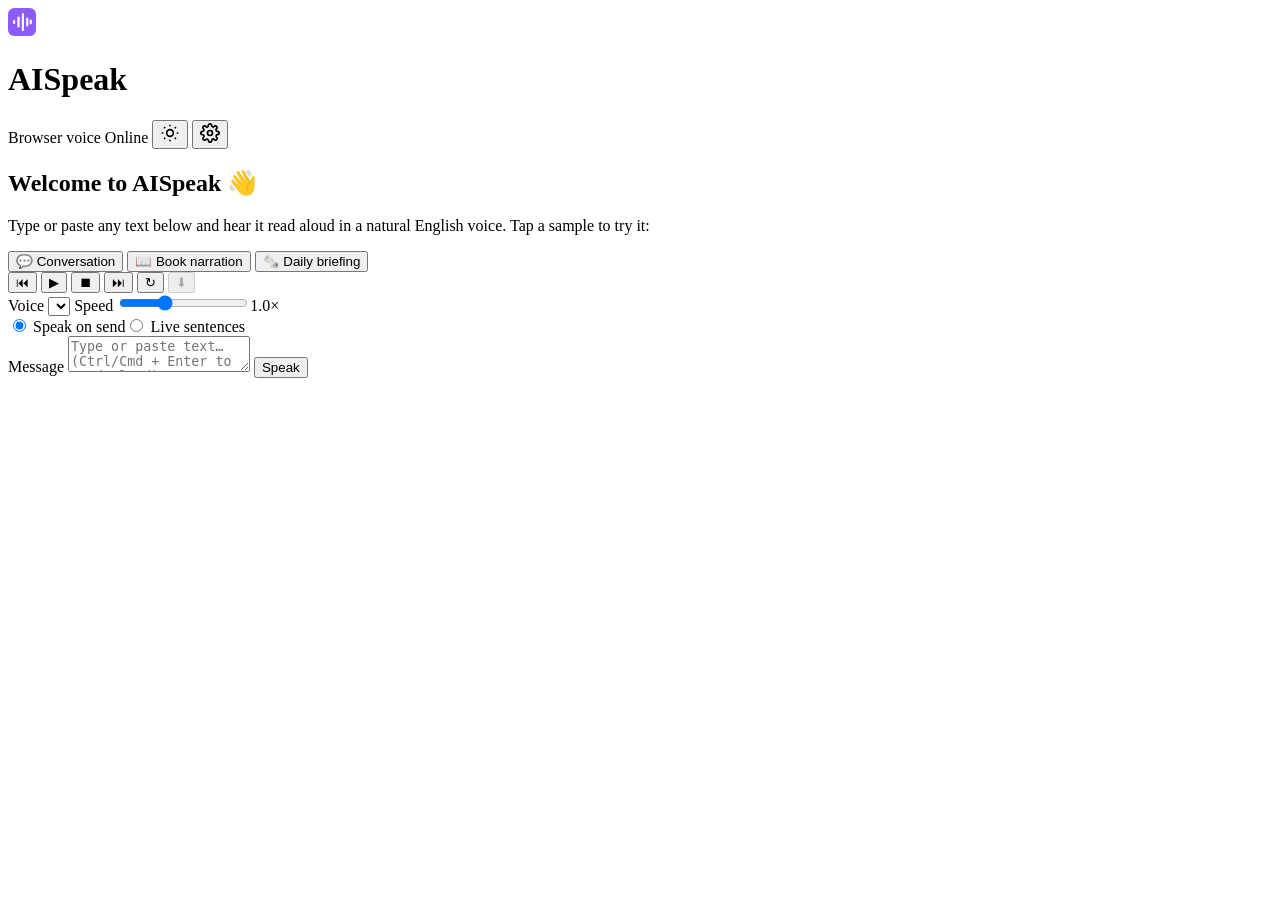
==== index.html @ 6b9e152f "Add files via upload" ====
<!DOCTYPE html>
<html lang="en">
<head>
<meta charset="utf-8">
<meta name="viewport" content="width=device-width,initial-scale=1,viewport-fit=cover">
<title>AISpeak – AI Voice Chat & Reader</title>
<meta name="description" content="Type or paste text and hear it in a natural English voice.">
<meta name="theme-color" content="#0f1226">
<link rel="manifest" href="./manifest.webmanifest">
<link rel="icon" href="./favicon.svg" type="image/svg+xml">
<link rel="icon" href="./icons/favicon-32x32.png" sizes="32x32" type="image/png">
<link rel="apple-touch-icon" href="./apple-touch-icon.png">
<meta name="apple-mobile-web-app-capable" content="yes">
<meta name="mobile-web-app-capable" content="yes">
<meta name="apple-mobile-web-app-status-bar-style" content="black-translucent">
<meta name="apple-mobile-web-app-title" content="AISpeak">
<link rel="stylesheet" href="./css/styles.css">
</head>
<body>
<header class="bar">
  <div class="brand"><svg width="28" height="28" viewBox="0 0 64 64" aria-hidden="true"><rect width="64" height="64" rx="14" fill="#8b5cf6"/><path d="M14 30v4M24 22v20M34 14v36M44 24v16M52 29v6" stroke="#fff" stroke-width="5" stroke-linecap="round"/></svg><h1>AISpeak</h1></div>
  <div class="bar-actions">
    <span id="engine" class="badge" title="Active voice engine">Browser voice</span>
    <span id="net" class="badge ok">Online</span>
    <button id="installBtn" class="btn" hidden>Install</button>
    <button id="themeBtn" class="icon-btn" aria-label="Toggle theme"><svg width="20" height="20" viewBox="0 0 24 24" fill="none" stroke="currentColor" stroke-width="2"><circle cx="12" cy="12" r="4"/><path d="M12 2v2M12 20v2M4.9 4.9l1.4 1.4M17.7 17.7l1.4 1.4M2 12h2M20 12h2M4.9 19.1l1.4-1.4M17.7 6.3l1.4-1.4"/></svg></button>
    <button id="settingsBtn" class="icon-btn" aria-label="Settings"><svg width="20" height="20" viewBox="0 0 24 24" fill="none" stroke="currentColor" stroke-width="2"><circle cx="12" cy="12" r="3"/><path d="M19.4 15a1.7 1.7 0 0 0 .3 1.8l.1.1a2 2 0 1 1-2.8 2.8l-.1-.1a1.7 1.7 0 0 0-1.8-.3 1.7 1.7 0 0 0-1 1.5V21a2 2 0 1 1-4 0v-.1a1.7 1.7 0 0 0-1.1-1.5 1.7 1.7 0 0 0-1.8.3l-.1.1a2 2 0 1 1-2.8-2.8l.1-.1a1.7 1.7 0 0 0 .3-1.8 1.7 1.7 0 0 0-1.5-1H3a2 2 0 1 1 0-4h.1a1.7 1.7 0 0 0 1.5-1.1 1.7 1.7 0 0 0-.3-1.8l-.1-.1a2 2 0 1 1 2.8-2.8l.1.1a1.7 1.7 0 0 0 1.8.3H9a1.7 1.7 0 0 0 1-1.5V3a2 2 0 1 1 4 0v.1a1.7 1.7 0 0 0 1 1.5 1.7 1.7 0 0 0 1.8-.3l.1-.1a2 2 0 1 1 2.8 2.8l-.1.1a1.7 1.7 0 0 0-.3 1.8V9a1.7 1.7 0 0 0 1.5 1H21a2 2 0 1 1 0 4h-.1a1.7 1.7 0 0 0-1.5 1z"/></svg></button>
  </div>
</header>
<div id="installBanner" class="banner" hidden><span id="installText">Install AISpeak for a full-screen app experience.</span><button id="bannerInstall" class="btn">Install AISpeak App</button><button id="bannerClose" class="icon-btn" aria-label="Dismiss">✕</button></div>

<main id="chat" class="chat" aria-label="Conversation">
  <section class="card" id="welcome">
    <h2>Welcome to AISpeak 👋</h2>
    <p>Type or paste any text below and hear it read aloud in a natural English voice. Tap a sample to try it:</p>
    <div class="samples">
      <button class="chip" data-s="Hey there! I just wanted to check in and see how your week is going. Did you get a chance to try that new cafe we talked about? I'd love to hear what you thought.">💬 Conversation</button>
      <button class="chip" data-s="The morning fog rolled slowly over the hills, softening every edge of the valley below. She paused at the gate, listening. Somewhere far off, a bell was ringing — and for the first time in years, she was not afraid.">📖 Book narration</button>
      <button class="chip" data-s="Good morning. Here is your daily briefing. Today will be mostly sunny with a high of twenty-four degrees. You have three meetings, starting at nine thirty. Remember to submit your report before noon.">🗞️ Daily briefing</button>
    </div>
  </section>
</main>

<aside class="player" aria-label="Audio player">
  <div id="wave" class="wave" aria-hidden="true"><i></i><i></i><i></i><i></i><i></i></div>
  <div class="transport">
    <button id="prev" class="icon-btn" aria-label="Previous sentence">⏮</button>
    <button id="play" class="icon-btn primary" aria-label="Play or pause">▶</button>
    <button id="stop" class="icon-btn" aria-label="Stop">⏹</button>
    <button id="next" class="icon-btn" aria-label="Next sentence">⏭</button>
    <button id="replay" class="icon-btn" aria-label="Replay paragraph">↻</button>
    <button id="dl" class="icon-btn" aria-label="Download MP3" disabled>⬇</button>
  </div>
  <div class="opts">
    <label>Voice <select id="voice"></select></label>
    <label>Speed <input id="rate" type="range" min="0.5" max="2" step="0.05" value="1"><output id="rateOut">1.0×</output></label>
  </div>
</aside>

<footer class="composer">
  <div class="modes"><label><input type="radio" name="mode" value="send" checked> Speak on send</label><label><input type="radio" name="mode" value="live"> Live sentences</label></div>
  <div class="row">
    <label for="input" class="sr">Message</label>
    <textarea id="input" rows="2" placeholder="Type or paste text… (Ctrl/Cmd + Enter to read aloud)"></textarea>
    <button id="send" class="btn primary" aria-label="Read aloud">Speak</button>
  </div>
</footer>
<div id="status" class="sr" aria-live="polite"></div>
<div id="toast" class="toast" role="status" hidden></div>

<dialog id="settings">
  <form method="dialog">
    <h2>Settings</h2>
    <label>Google Cloud TTS API key
      <input id="apiKey" type="password" autocomplete="off" placeholder="AIza…">
    </label>
    <p class="hint">Stored only in this browser (localStorage). Without a key, AISpeak uses your browser's built-in voices. Restrict your key to the Text-to-Speech API and to <code>esp046-cyber.github.io</code> in Google Cloud Console.</p>
    <p id="keyMsg" class="hint" aria-live="polite"></p>
    <div class="row"><button id="testKey" type="button" class="btn">Test key</button><button id="clearKey" type="button" class="btn">Remove key</button><button class="btn primary" value="close">Done</button></div>
  </form>
</dialog>
<script src="./js/app.js"></script>
<script>if('serviceWorker'in navigator)addEventListener('load',()=>navigator.serviceWorker.register('./sw.js',{scope:'/aispeak/'}).catch(()=>{}));</script>
</body>
</html>
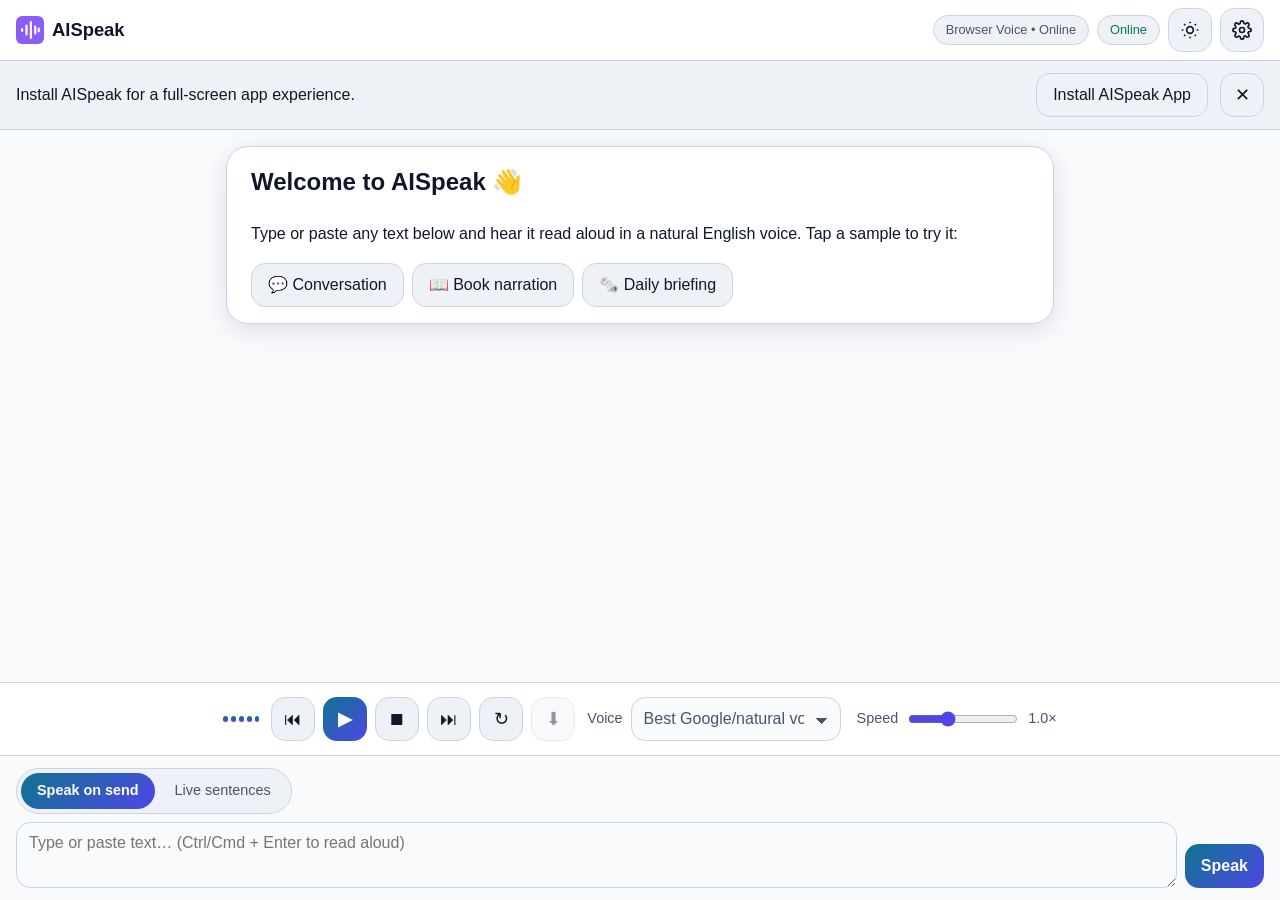
==== commit d573731c: "Add files via upload" ====
--- a/index.html
+++ b/index.html
@@ -14,7 +14,75 @@
 <meta name="mobile-web-app-capable" content="yes">
 <meta name="apple-mobile-web-app-status-bar-style" content="black-translucent">
 <meta name="apple-mobile-web-app-title" content="AISpeak">
-<link rel="stylesheet" href="./css/styles.css">
+<style>
+:root{--space-1:4px;--space-2:8px;--space-3:12px;--space-4:16px;--space-5:24px;--space-6:32px;--space-7:48px;--space-8:64px;
+--r-md:14px;--r-lg:22px;--shadow:0 6px 24px rgba(0,0,0,.25);
+--bg:#0f1226;--surface:#1a1e3b;--surface2:#242950;--text:#e8eaff;--muted:#a9afd6;--cyan:#22d3ee;--violet:#8b5cf6;--line:#323869;--accent-text:#04121a;--ok:#34d399;--bad:#f87171}
+:root[data-theme=light]{--bg:#f4f5ff;--surface:#fff;--surface2:#e9ebff;--text:#161a3a;--muted:#4a5080;--line:#cfd3f5;--cyan:#0e7490;--violet:#6d28d9;--accent-text:#fff;--ok:#047857;--bad:#b91c1c;--shadow:0 6px 24px rgba(30,30,90,.12)}
+@media(prefers-color-scheme:light){:root:not([data-theme=dark]){--bg:#f4f5ff;--surface:#fff;--surface2:#e9ebff;--text:#161a3a;--muted:#4a5080;--line:#cfd3f5;--cyan:#0e7490;--violet:#6d28d9;--accent-text:#fff;--ok:#047857;--bad:#b91c1c;--shadow:0 6px 24px rgba(30,30,90,.12)}}
+*{box-sizing:border-box}html,body{height:100%}
+body{margin:0;display:flex;flex-direction:column;background:var(--bg);color:var(--text);font:16px/1.6 system-ui,-apple-system,"Segoe UI",Roboto,sans-serif;overflow-x:hidden;padding:env(safe-area-inset-top) env(safe-area-inset-right) env(safe-area-inset-bottom) env(safe-area-inset-left)}
+.sr{position:absolute;width:1px;height:1px;overflow:hidden;clip:rect(0 0 0 0)}
+.bar{display:flex;align-items:center;justify-content:space-between;gap:var(--space-2);padding:var(--space-2) var(--space-4);background:var(--surface);border-bottom:1px solid var(--line);flex-wrap:wrap;-webkit-app-region:drag;app-region:drag}
+.bar button{-webkit-app-region:no-drag;app-region:no-drag}
+.brand{display:flex;align-items:center;gap:var(--space-2)}.brand h1{font-size:1.15rem;margin:0}
+.bar-actions{display:flex;align-items:center;gap:var(--space-2);flex-wrap:wrap}
+.badge{font-size:.8rem;padding:var(--space-1) var(--space-3);border-radius:99px;background:var(--surface2);color:var(--muted);border:1px solid var(--line)}
+.badge.ok{color:var(--ok)}.badge.off{color:var(--bad)}.badge.cloud{color:var(--cyan)}
+button,select,textarea,input{font:inherit;color:inherit}
+.btn,.icon-btn,.chip{min-height:44px;min-width:44px;border-radius:var(--r-md);border:1px solid var(--line);background:var(--surface2);cursor:pointer;padding:0 var(--space-4);transition:transform .1s,background .2s}
+.icon-btn{padding:0;display:inline-grid;place-items:center;font-size:1.1rem}
+.btn:hover,.icon-btn:hover,.chip:hover{background:var(--line)}.btn:active,.icon-btn:active,.chip:active{transform:scale(.96)}
+:focus-visible{outline:3px solid var(--cyan);outline-offset:2px}
+.primary,.primary:hover{background:linear-gradient(135deg,var(--cyan),var(--violet));color:var(--accent-text);border:0;font-weight:600}
+.primary:hover{filter:brightness(1.1)}
+button:disabled{opacity:.45;cursor:not-allowed}
+.banner{display:flex;align-items:center;gap:var(--space-3);padding:var(--space-3) var(--space-4);background:var(--surface2);border-bottom:1px solid var(--line);flex-wrap:wrap}.banner span{flex:1;min-width:200px}
+.chat{flex:1;overflow-y:auto;padding:var(--space-4);display:flex;flex-direction:column;gap:var(--space-3);max-width:860px;width:100%;margin:0 auto}
+.card,.bubble{background:var(--surface);border:1px solid var(--line);border-radius:var(--r-lg);padding:var(--space-4) var(--space-5);box-shadow:var(--shadow)}
+.card h2{margin-top:0}
+.samples{display:flex;flex-wrap:wrap;gap:var(--space-2)}
+.bubble{align-self:flex-end;max-width:92%;background:var(--surface2);overflow-wrap:anywhere}
+.bubble.active{border-color:var(--cyan)}
+.bubble .s{border-radius:4px;padding:1px 2px;transition:background .2s}
+.bubble .s.now{background:var(--violet);color:#fff}
+.player{display:flex;flex-wrap:wrap;align-items:center;justify-content:center;gap:var(--space-3);padding:var(--space-3) var(--space-4);background:var(--surface);border-top:1px solid var(--line)}
+.transport{display:flex;gap:var(--space-2)}
+.opts{display:flex;gap:var(--space-4);flex-wrap:wrap;align-items:center}
+.opts label{display:flex;align-items:center;gap:var(--space-2);font-size:.9rem;color:var(--muted)}
+select,textarea,input[type=password]{background:var(--bg);border:1px solid var(--line);border-radius:var(--r-md);padding:var(--space-2) var(--space-3);min-height:44px;max-width:100%}
+input[type=range]{accent-color:var(--violet);min-height:44px;width:110px}
+.wave{display:flex;align-items:center;gap:3px;height:28px;width:36px}.wave i{flex:1;height:6px;border-radius:3px;background:linear-gradient(var(--cyan),var(--violet))}
+.wave.on i{animation:eq .8s ease-in-out infinite}.wave.on i:nth-child(2){animation-delay:.1s}.wave.on i:nth-child(3){animation-delay:.2s}.wave.on i:nth-child(4){animation-delay:.3s}.wave.on i:nth-child(5){animation-delay:.4s}
+@keyframes eq{0%,100%{height:6px}50%{height:26px}}
+.composer{padding:var(--space-3) var(--space-4);background:var(--bg);border-top:1px solid var(--line)}
+.modes{display:flex;gap:var(--space-4);font-size:.9rem;color:var(--muted);margin-bottom:var(--space-2);flex-wrap:wrap}.modes label{display:flex;align-items:center;gap:var(--space-2);min-height:32px}
+.row{display:flex;gap:var(--space-2);align-items:flex-end}.composer textarea{flex:1;resize:vertical;line-height:1.5}
+.toast{position:fixed;left:50%;bottom:170px;transform:translateX(-50%);background:var(--surface2);border:1px solid var(--line);padding:var(--space-3) var(--space-4);border-radius:var(--r-md);box-shadow:var(--shadow);max-width:90vw;z-index:20}
+dialog{background:var(--surface);color:var(--text);border:1px solid var(--line);border-radius:var(--r-lg);padding:var(--space-5);width:min(480px,92vw)}
+dialog::backdrop{background:rgba(0,0,0,.55)}dialog label{display:block;margin:var(--space-3) 0}dialog input{width:100%;margin-top:var(--space-1)}
+dialog .row{flex-wrap:wrap;margin-top:var(--space-3)}.hint{font-size:.85rem;color:var(--muted)}
+@media(prefers-reduced-motion:reduce){*{animation:none!important;transition:none!important;scroll-behavior:auto!important}}
+@media(max-width:480px){.composer .row{flex-direction:column;align-items:stretch}.bar{padding:var(--space-2)}}
+
+:root{--bg:#0f172a;--surface:#1e293b;--surface2:#273449;--line:#3b4a63;--text:#e2e8f0;--muted:#a8b4c8;--cyan:#06b6d4;--violet:#6366f1;--accent-text:#041018}
+:root[data-theme=light]{--bg:#f8fafc;--surface:#fff;--surface2:#eef2f7;--line:#cbd5e1;--text:#0f172a;--muted:#475569;--cyan:#0e7490;--violet:#4f46e5;--accent-text:#fff}
+@media(prefers-color-scheme:light){:root:not([data-theme=dark]){--bg:#f8fafc;--surface:#fff;--surface2:#eef2f7;--line:#cbd5e1;--text:#0f172a;--muted:#475569;--cyan:#0e7490;--violet:#4f46e5;--accent-text:#fff}}
+html,body{height:100dvh}body{font-family:'Inter',-apple-system,BlinkMacSystemFont,'Segoe UI',Roboto,sans-serif;--ease:180ms cubic-bezier(.2,0,0,1)}
+button,input,select,textarea{font-size:1rem;font-family:inherit}
+select{-webkit-appearance:none;appearance:none;padding-right:36px;background-image:linear-gradient(45deg,transparent 50%,var(--muted) 50%),linear-gradient(135deg,var(--muted) 50%,transparent 50%);background-position:calc(100% - 18px) 55%,calc(100% - 12px) 55%;background-size:6px 6px;background-repeat:no-repeat;max-width:210px}
+.modes{display:inline-flex;gap:var(--space-1);padding:var(--space-1);background:var(--surface2);border:1px solid var(--line);border-radius:99px}
+.modes label{position:relative;margin:0}.modes input{position:absolute;opacity:0;inset:0}
+.modes span{display:flex;align-items:center;min-height:36px;padding:0 var(--space-4);border-radius:99px;font-size:.9rem;color:var(--muted);transition:background var(--ease)}
+.modes input:checked+span{background:linear-gradient(135deg,var(--cyan),var(--violet));color:var(--accent-text);font-weight:600}
+.modes input:focus-visible+span{outline:3px solid var(--cyan);outline-offset:2px}
+.acts{display:flex;gap:var(--space-2);justify-content:flex-end;margin-top:var(--space-2)}
+.acts .icon-btn{min-height:44px;min-width:44px;font-size:1rem}
+.composer textarea{max-height:160px;min-height:44px}
+.player,.composer{padding-bottom:max(var(--space-3),env(safe-area-inset-bottom))}
+.composer{padding-bottom:max(var(--space-3),env(safe-area-inset-bottom))}
+
+</style>
 </head>
 <body>
 <header class="bar">
@@ -58,7 +126,7 @@
 </aside>
 
 <footer class="composer">
-  <div class="modes"><label><input type="radio" name="mode" value="send" checked> Speak on send</label><label><input type="radio" name="mode" value="live"> Live sentences</label></div>
+  <div class="modes" role="radiogroup" aria-label="Reading mode"><label><input type="radio" name="mode" value="send" checked><span>Speak on send</span></label><label><input type="radio" name="mode" value="live"><span>Live sentences</span></label></div>
   <div class="row">
     <label for="input" class="sr">Message</label>
     <textarea id="input" rows="2" placeholder="Type or paste text… (Ctrl/Cmd + Enter to read aloud)"></textarea>
@@ -76,10 +144,172 @@
     </label>
     <p class="hint">Stored only in this browser (localStorage). Without a key, AISpeak uses your browser's built-in voices. Restrict your key to the Text-to-Speech API and to <code>esp046-cyber.github.io</code> in Google Cloud Console.</p>
     <p id="keyMsg" class="hint" aria-live="polite"></p>
-    <div class="row"><button id="testKey" type="button" class="btn">Test key</button><button id="clearKey" type="button" class="btn">Remove key</button><button class="btn primary" value="close">Done</button></div>
+    <div class="row"><button id="testVoice" type="button" class="btn">Test voice</button><button id="testKey" type="button" class="btn">Test key</button><button id="clearKey" type="button" class="btn">Remove key</button><button class="btn primary" value="close">Done</button></div>
   </form>
 </dialog>
-<script src="./js/app.js"></script>
+<script>
+(()=>{'use strict';
+const $=s=>document.querySelector(s),LS=localStorage;
+const DEFAULT_CLOUD=[['en-US-Chirp-HD-F','Chirp HD · US Female','en-US'],['en-US-Chirp-HD-D','Chirp HD · US Male','en-US'],['en-US-Chirp-HD-O','Chirp HD · US Female 2','en-US'],['en-US-Neural2-F','Neural2 · US Female','en-US'],['en-US-Neural2-D','Neural2 · US Male','en-US'],['en-GB-Neural2-A','Neural2 · UK Female','en-GB'],['en-GB-Neural2-B','Neural2 · UK Male','en-GB'],['en-US-Studio-O','Studio · US Female','en-US'],['en-US-Studio-Q','Studio · US Male','en-US']];
+let CLOUD=(()=>{try{const v=JSON.parse(localStorage.getItem('aispeak.voices'));return v&&v.length?v:DEFAULT_CLOUD}catch{return DEFAULT_CLOUD}$('#testVoice').onclick=()=>speakNow([{t:'Hello! This is how I sound. Pick a voice and speed that feel natural.',el:null,b:null}]);
+inp.addEventListener('input',()=>{inp.style.height='auto';inp.style.height=Math.min(inp.scrollHeight,160)+'px'});
+})();
+const FAM=['Chirp3-HD','Chirp-HD','Neural2','Studio','Journey'];
+async function fetchVoices(k){
+ const r=await fetch('https://texttospeech.googleapis.com/v1/voices?key='+encodeURIComponent(k));
+ if(!r.ok)throw Object.assign(new Error('HTTP '+r.status),{status:r.status});
+ const out=[];
+ for(const v of (await r.json()).voices||[]){
+  const lang=(v.languageCodes||[]).find(l=>/^en-(US|GB|AU)$/.test(l));if(!lang)continue;
+  const fi=FAM.findIndex(f=>v.name.includes('-'+f+'-'));if(fi<0)continue;
+  out.push([fi,lang,[v.name,FAM[fi]+' · '+v.name.split(FAM[fi]+'-')[1]+' · '+lang+' '+(v.ssmlGender||'').toLowerCase(),lang]]);}
+ out.sort((a,b)=>a[0]-b[0]||a[1].localeCompare(b[1])||a[2][0].localeCompare(b[2][0]));
+ if(!out.length)throw new Error('No English voices returned');
+ CLOUD=out.map(o=>o[2]);LS.setItem('aispeak.voices',JSON.stringify(CLOUD));return CLOUD.length}
+const AU=new Audio();AU.preload='auto';
+const SIL='[data-uri]';
+let unlocked=false;const unlock=()=>{if(unlocked)return;unlocked=true;try{const AC=new(window.AudioContext||window.webkitAudioContext)();AC.resume();const q=new SpeechSynthesisUtterance(' ');q.volume=0;speechSynthesis.speak(q)}catch{}AU.src=SIL;AU.play().then(()=>{if(!S.audio)AU.pause()}).catch(()=>{})};
+['pointerdown','keydown'].forEach(e=>addEventListener(e,unlock,{once:true,capture:true}));
+const S={q:[],i:-1,run:0,playing:false,paused:false,audio:null,blobs:new Map(),grp:[],liveFrom:0,deferred:null};
+const key=()=>LS.getItem('aispeak.key')||'';
+const toast=(m,t=4000)=>{const e=$('#toast');e.textContent=m;e.hidden=false;clearTimeout(toast.t);toast.t=setTimeout(()=>e.hidden=true,t);$('#status').textContent=m};
+
+/* ---------- theme ---------- */
+const th=LS.getItem('aispeak.theme');if(th)document.documentElement.dataset.theme=th;
+const tc=()=>{const m=document.querySelector('meta[name=theme-color]');if(m)m.content=getComputedStyle(document.body).backgroundColor};addEventListener('load',tc);
+$('#themeBtn').onclick=()=>{const d=document.documentElement,dark=d.dataset.theme?d.dataset.theme==='dark':!matchMedia('(prefers-color-scheme:light)').matches;d.dataset.theme=dark?'light':'dark';LS.setItem('aispeak.theme',d.dataset.theme);tc()};
+
+/* ---------- voices ---------- */
+let bv=[];
+const loadBV=()=>{bv=speechSynthesis.getVoices().filter(v=>/^en/i.test(v.lang));fill()};
+function bestBrowser(lang){
+ const pref=(lang==='en-GB'?['Google UK English Female','Google UK English Male','Daniel','Karen','Moira']:['Google US English','Samantha (Enhanced)','Ava (Premium)','Samantha']).concat(['Aria','Guy','Daniel','Karen','Moira']);
+ for(const n of pref){const v=bv.find(v=>v.name.includes(n));if(v)return v}
+ return bv.find(v=>/google/i.test(v.name))||bv.find(v=>/natural|neural|online/i.test(v.name))||bv.find(v=>v.lang===lang)||bv[0]||null}
+function fill(){
+ const sel=$('#voice'),cur=LS.getItem('aispeak.voice')||'b:auto';
+ sel.innerHTML='';
+ const g1=document.createElement('optgroup');g1.label='Browser (free, works offline)';
+ g1.append(new Option('Best Google/natural voice (auto)','b:auto'));
+ bv.forEach(v=>g1.append(new Option(v.name+' ('+v.lang+')','b:'+v.name)));
+ const g2=document.createElement('optgroup');g2.label='Google Cloud (API key)'+(key()?'':' – add key in Settings');
+ CLOUD.forEach(c=>g2.append(new Option(c[1],'c:'+c[0])));
+ sel.append(g1,g2);sel.value=[...sel.options].some(o=>o.value===cur)?cur:'b:auto';badge()}
+function badge(){const b=$('#engine'),cloud=$('#voice').value.startsWith('c:')&&key()&&navigator.onLine;b.textContent=(cloud?'Google Cloud HD':'Browser Voice')+' • '+(navigator.onLine?'Online':'Offline');b.className='badge'+(cloud?' cloud':'')}
+$('#voice').onchange=e=>{LS.setItem('aispeak.voice',e.target.value);badge()};
+if('speechSynthesis'in window){loadBV();speechSynthesis.onvoiceschanged=loadBV}else fill();
+$('#rate').value=LS.getItem('aispeak.rate')||1;
+const rateOut=()=>$('#rateOut').textContent=(+$('#rate').value).toFixed(2).replace(/0$/,'')+'×';rateOut();
+$('#rate').oninput=e=>{LS.setItem('aispeak.rate',e.target.value);rateOut()};
+
+/* ---------- speech ---------- */
+const split=t=>(t.replace(/\s+/g,' ').trim().match(/[^.!?…]+(?:[.!?…]+["')\]]*|$)\s*/g)||[]).map(s=>s.trim()).filter(Boolean)
+ .flatMap(s=>s.length>300?s.match(/.{1,280}(?:\s|$)/g).map(x=>x.trim()):[s]);
+function bubble(text,spans=true){
+ const w=$('#welcome');if(w)w.remove();
+ const b=document.createElement('article');b.className='bubble';
+ const items=split(text).map(t=>{const s=document.createElement('span');s.className='s';s.textContent=t+' ';b.append(s);return{t,el:s,b}});
+ const a=document.createElement('div');a.className='acts';
+ [['↻','Replay',()=>speakNow(items)],['⧉','Copy',()=>navigator.clipboard&&navigator.clipboard.writeText(text).then(()=>toast('Copied'))],['🗑','Delete',()=>{if(S.grp===items)stop();b.remove()}]].forEach(([i,l,f])=>{const x=document.createElement('button');x.className='icon-btn';x.textContent=i;x.setAttribute('aria-label',l+' message');x.onclick=f;a.append(x)});b.append(a);
+ $('#chat').append(b);b.scrollIntoView({block:'end'});return items}
+function enqueue(items,start=false){
+ S.grp=items;if(start){S.q=S.q.slice(0,Math.max(S.i,-1)+1)}
+ S.q.push(...items);if(!S.playing)step(S.q.indexOf(items[0]))}
+function speakNow(items){stop(true);S.q=[...items];S.grp=items;step(0)}
+function mark(it){document.querySelectorAll('.s.now').forEach(e=>e.classList.remove('now'));document.querySelectorAll('.bubble.active').forEach(e=>e.classList.remove('active'));
+ if(it&&it.el){it.el.classList.add('now');it.b.classList.add('active');it.el.scrollIntoView({block:'nearest'})}}
+function ui(on){$('#wave').classList.toggle('on',on);$('#play').textContent=on?'⏸':'▶';$('#dl').disabled=!S.blobs.size}
+function cancelAudio(){S.run++;if(S.audio){S.audio.pause();S.audio=null}if('speechSynthesis'in window)speechSynthesis.cancel()}
+function step(i){
+ cancelAudio();
+ if(i<0||i>=S.q.length){S.playing=false;S.i=-1;mark(null);ui(false);return}
+ S.i=i;S.playing=true;S.paused=false;const it=S.q[i],run=S.run;mark(it);ui(true);
+ const v=$('#voice').value,rate=+$('#rate').value,done=()=>{if(run===S.run)step(i+1)};
+ if(v.startsWith('c:')&&key()&&navigator.onLine){
+  cloud(it,v.slice(2),rate,run).then(done).catch(e=>{if(run!==S.run)return;toast(e.message+' Using browser voice instead.',6000);browser(it,v,rate,done)})
+ }else{if(v.startsWith('c:')&&!key()&&!step.warned){step.warned=1;toast('Add a Google Cloud API key in Settings for studio voices. Using browser voice.')}browser(it,v,rate,done)}
+}
+function browser(it,v,rate,done){
+ if(!('speechSynthesis'in window)){toast('Speech is not supported in this browser.');return stop()}
+ if(!bv.length)loadBV();const u=new SpeechSynthesisUtterance(it.t);
+ let voice=null;if(v.startsWith('b:')&&v!=='b:auto')voice=bv.find(x=>x.name===v.slice(2));
+ else{const lang=v.startsWith('c:')?(CLOUD.find(c=>c[0]===v.slice(2))||[])[2]:'en-US';voice=bestBrowser(lang||'en-US')}
+ if(voice){u.voice=voice;u.lang=voice.lang}else u.lang='en-US';
+ u.rate=rate;u.onend=done;u.onerror=e=>{if(e.error!=='canceled'&&e.error!=='interrupted')done()};
+ speechSynthesis.cancel();speechSynthesis.speak(u)}
+const pend=new Map();
+function getBlob(it,name,rate){
+ const k=name+'|'+rate+'|'+it.t;
+ if(S.blobs.has(k))return Promise.resolve(S.blobs.get(k));
+ if(pend.has(k))return pend.get(k);
+ const p=(async()=>{
+  const nopitch=/Chirp|Journey/i.test(name),lang=name.split('-').slice(0,2).join('-');
+  const cfg={audioEncoding:'MP3',speakingRate:rate};if(!nopitch)cfg.pitch=0;
+  let r;try{r=await fetch('https://texttospeech.googleapis.com/v1/text:synthesize?key='+encodeURIComponent(key()),{method:'POST',headers:{'Content-Type':'application/json'},body:JSON.stringify({input:{text:it.t},voice:{languageCode:lang,name},audioConfig:cfg})})}catch{throw new Error('Network error reaching Google Cloud.')}
+  if(!r.ok){let m='';try{m=(await r.json()).error.message}catch{}
+   throw new Error(r.status===429?'Google Cloud quota exceeded.':r.status===400||r.status===403?'Google Cloud rejected the API key or voice ('+(m||r.status)+').':'Google Cloud error '+r.status+'.')}
+  const d=await r.json(),bin=atob(d.audioContent),a=new Uint8Array(bin.length);for(let i=0;i<bin.length;i++)a[i]=bin.charCodeAt(i);
+  const blob=new Blob([a],{type:'audio/mpeg'});S.blobs.set(k,blob);return blob})();
+ pend.set(k,p);const clr=()=>pend.delete(k);p.then(clr,clr);return p}
+async function cloud(it,name,rate,run){
+ const nx=S.q[S.q.indexOf(it)+1];if(nx)getBlob(nx,name,rate).catch(()=>{});
+ const blob=await getBlob(it,name,rate);
+ if(run!==S.run)return new Promise(()=>{});
+ const url=URL.createObjectURL(blob);S.audio=AU;ui(true);
+ return new Promise((res,rej)=>{AU.onended=()=>{URL.revokeObjectURL(url);S.audio=null;res()};AU.onerror=()=>{S.audio=null;rej(new Error('Audio playback failed.'))};AU.src=url;AU.play().catch(e=>{S.audio=null;rej(e)})})}
+function stop(quiet){cancelAudio();S.playing=false;S.paused=false;S.i=-1;if(!quiet){S.q=[];}mark(null);ui(false)}
+
+/* ---------- transport ---------- */
+$('#play').onclick=()=>{
+ if(!S.playing){if(S.grp.length)speakNow(S.grp);return}
+ if(!S.paused){S.paused=true;S.audio?S.audio.pause():speechSynthesis.pause();$('#play').textContent='▶';$('#wave').classList.remove('on')}
+ else{S.paused=false;S.audio?S.audio.play():speechSynthesis.resume();ui(true)}};
+$('#stop').onclick=()=>stop();
+$('#next').onclick=()=>S.playing&&step(S.i+1);
+$('#prev').onclick=()=>S.playing&&step(Math.max(0,S.i-1));
+$('#replay').onclick=()=>S.grp.length&&speakNow(S.grp);
+$('#dl').onclick=()=>{const bl=S.grp.map(it=>[...S.blobs].find(([k])=>k.endsWith('|'+it.t))).filter(Boolean).map(x=>x[1]);
+ if(!bl.length)return toast('Play a paragraph with a Google Cloud voice first.');
+ const a=document.createElement('a');a.href=URL.createObjectURL(new Blob(bl,{type:'audio/mpeg'}));a.download='aispeak.mp3';a.click();setTimeout(()=>URL.revokeObjectURL(a.href),5000)};
+
+/* ---------- composer ---------- */
+const inp=$('#input'),mode=()=>document.querySelector('[name=mode]:checked').value;
+function send(){const t=inp.value.trim();if(!t)return;
+ const items=bubble(t);inp.value='';inp.style.height='';S.liveFrom=0;
+ if(mode()==='live'&&S.liveSpoken){S.grp=items;S.liveSpoken=0;return}
+ S.liveSpoken=0;speakNow(items)}
+$('#send').onclick=send;
+inp.addEventListener('keydown',e=>{if((e.ctrlKey||e.metaKey)&&e.key==='Enter'){e.preventDefault();send()}else if(e.key==='Enter'&&!e.shiftKey&&mode()==='send'&&matchMedia('(min-width:700px)').matches){e.preventDefault();send()}});
+addEventListener('keydown',e=>{if(e.key==='Escape'&&!$('#settings').open)stop()});
+inp.addEventListener('input',()=>{
+ if(mode()!=='live')return;
+ const v=inp.value;if(v.length<S.liveFrom)S.liveFrom=0;
+ const rest=v.slice(S.liveFrom),m=rest.match(/^[\s\S]*?[.!?]+["')\]]*\s/);
+ if(m){S.liveFrom+=m[0].length;S.liveSpoken=1;const t=m[0].trim();if(t){const it=[{t,el:null,b:null}];if(S.playing)S.q.push(...it);else{S.q=[];step(0,S.q.push(...it)&&0)}}}});
+document.querySelectorAll('.chip').forEach(c=>c.onclick=()=>speakNow(bubble(c.dataset.s)));
+
+/* ---------- settings ---------- */
+const dlg=$('#settings');$('#settingsBtn').onclick=()=>{$('#apiKey').value=key();$('#keyMsg').textContent='';dlg.showModal()};
+dlg.addEventListener('close',()=>{const k=$('#apiKey').value.trim();k?LS.setItem('aispeak.key',k):(LS.removeItem('aispeak.key'),LS.removeItem('aispeak.voices'),CLOUD=DEFAULT_CLOUD);fill();if(k)fetchVoices(k).then(fill).catch(()=>{})});
+$('#clearKey').onclick=()=>{$('#apiKey').value='';$('#keyMsg').textContent='Key removed. Browser voices will be used.'};
+$('#testKey').onclick=async()=>{const k=$('#apiKey').value.trim(),m=$('#keyMsg');if(!k){m.textContent='Enter a key first.';return}
+ m.textContent='Testing…';
+ try{const n=await fetchVoices(k);LS.setItem('aispeak.key',k);fill();m.textContent='✓ Key works. Loaded '+n+' live English voices into the voice menu.'}
+ catch(e){m.textContent=e.status===429?'Quota exceeded for this key.':e.status?'✗ Google rejected this key ('+e.status+'). Check that the Text-to-Speech API is enabled and the key restrictions allow this site.':'✗ '+(e.message||'Could not reach Google.')}};
+
+/* ---------- online / install ---------- */
+const net=()=>{const o=navigator.onLine,n=$('#net');n.textContent=o?'Online':'Offline';n.className='badge '+(o?'ok':'off');badge();if(!o)toast('You are offline. Using browser voices.')};
+addEventListener('online',net);addEventListener('offline',net);net();
+const ios=/iphone|ipad|ipod/i.test(navigator.userAgent),standalone=matchMedia('(display-mode:standalone)').matches||navigator.standalone;
+addEventListener('beforeinstallprompt',e=>{e.preventDefault();S.deferred=e;if(!LS.getItem('aispeak.nobanner')){$('#installBanner').hidden=false}$('#installBtn').hidden=false});
+const doInstall=async()=>{if(S.deferred){S.deferred.prompt();await S.deferred.userChoice;S.deferred=null;$('#installBanner').hidden=true;$('#installBtn').hidden=true}};
+$('#installBtn').onclick=$('#bannerInstall').onclick=doInstall;
+$('#bannerClose').onclick=()=>{$('#installBanner').hidden=true;LS.setItem('aispeak.nobanner','1')};
+if(ios&&!standalone&&!LS.getItem('aispeak.nobanner')){$('#installText').textContent='To install: tap Share, then “Add to Home Screen”.';$('#bannerInstall').hidden=true;$('#installBanner').hidden=false}
+addEventListener('appinstalled',()=>{$('#installBanner').hidden=true;$('#installBtn').hidden=true});
+})();
+
+</script>
 <script>if('serviceWorker'in navigator)addEventListener('load',()=>navigator.serviceWorker.register('./sw.js',{scope:'/aispeak/'}).catch(()=>{}));</script>
 </body>
 </html>
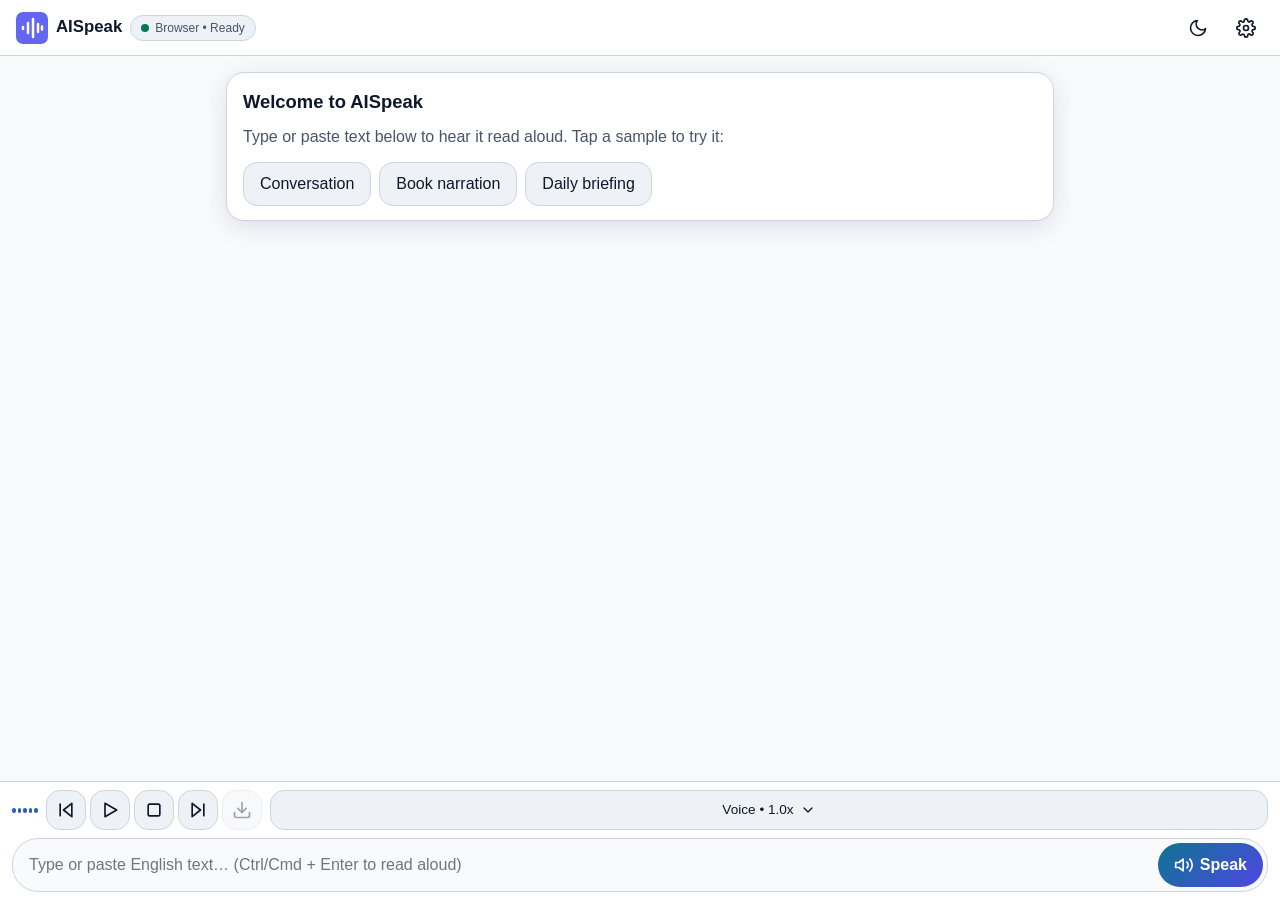
==== commit 5ee95136: "Add files via upload" ====
--- a/index.html
+++ b/index.html
@@ -1,141 +1,90 @@
 <!DOCTYPE html>
-<html lang="en">
-<head>
-<meta charset="utf-8">
-<meta name="viewport" content="width=device-width,initial-scale=1,viewport-fit=cover">
-<title>AISpeak – AI Voice Chat & Reader</title>
-<meta name="description" content="Type or paste text and hear it in a natural English voice.">
-<meta name="theme-color" content="#0f1226">
-<link rel="manifest" href="./manifest.webmanifest">
-<link rel="icon" href="./favicon.svg" type="image/svg+xml">
-<link rel="icon" href="./icons/favicon-32x32.png" sizes="32x32" type="image/png">
-<link rel="apple-touch-icon" href="./apple-touch-icon.png">
-<meta name="apple-mobile-web-app-capable" content="yes">
-<meta name="mobile-web-app-capable" content="yes">
-<meta name="apple-mobile-web-app-status-bar-style" content="black-translucent">
-<meta name="apple-mobile-web-app-title" content="AISpeak">
+<html lang="en"><head><meta charset="utf-8"><meta name="viewport" content="width=device-width,initial-scale=1,viewport-fit=cover">
+<title>AISpeak – AI Voice Chat &amp; Reader</title><meta name="description" content="Type or paste text and hear it in a natural English voice.">
+<meta name="theme-color" content="#0f172a"><link rel="manifest" href="./manifest.webmanifest">
+<link rel="icon" href="./favicon.svg" type="image/svg+xml"><link rel="apple-touch-icon" href="./apple-touch-icon.png">
+<meta name="apple-mobile-web-app-capable" content="yes"><meta name="mobile-web-app-capable" content="yes"><meta name="apple-mobile-web-app-status-bar-style" content="black-translucent"><meta name="apple-mobile-web-app-title" content="AISpeak">
 <style>
-:root{--space-1:4px;--space-2:8px;--space-3:12px;--space-4:16px;--space-5:24px;--space-6:32px;--space-7:48px;--space-8:64px;
---r-md:14px;--r-lg:22px;--shadow:0 6px 24px rgba(0,0,0,.25);
---bg:#0f1226;--surface:#1a1e3b;--surface2:#242950;--text:#e8eaff;--muted:#a9afd6;--cyan:#22d3ee;--violet:#8b5cf6;--line:#323869;--accent-text:#04121a;--ok:#34d399;--bad:#f87171}
-:root[data-theme=light]{--bg:#f4f5ff;--surface:#fff;--surface2:#e9ebff;--text:#161a3a;--muted:#4a5080;--line:#cfd3f5;--cyan:#0e7490;--violet:#6d28d9;--accent-text:#fff;--ok:#047857;--bad:#b91c1c;--shadow:0 6px 24px rgba(30,30,90,.12)}
-@media(prefers-color-scheme:light){:root:not([data-theme=dark]){--bg:#f4f5ff;--surface:#fff;--surface2:#e9ebff;--text:#161a3a;--muted:#4a5080;--line:#cfd3f5;--cyan:#0e7490;--violet:#6d28d9;--accent-text:#fff;--ok:#047857;--bad:#b91c1c;--shadow:0 6px 24px rgba(30,30,90,.12)}}
-*{box-sizing:border-box}html,body{height:100%}
-body{margin:0;display:flex;flex-direction:column;background:var(--bg);color:var(--text);font:16px/1.6 system-ui,-apple-system,"Segoe UI",Roboto,sans-serif;overflow-x:hidden;padding:env(safe-area-inset-top) env(safe-area-inset-right) env(safe-area-inset-bottom) env(safe-area-inset-left)}
+*{box-sizing:border-box}[hidden]{display:none!important}
+:root{--space-1:4px;--space-2:8px;--space-3:12px;--space-4:16px;--space-5:24px;--space-6:32px;--space-7:48px;--space-8:64px;--r:14px;--ease:180ms cubic-bezier(.2,0,0,1);
+--bg:#0f172a;--surface:#1e293b;--surface2:#273449;--line:#3b4a63;--text:#e2e8f0;--muted:#a8b4c8;--cyan:#06b6d4;--violet:#6366f1;--on:#041018;--ok:#34d399;--bad:#f87171;--shadow:0 6px 24px rgba(0,0,0,.25)}
+:root[data-theme=light]{--bg:#f8fafc;--surface:#fff;--surface2:#eef2f7;--line:#cbd5e1;--text:#0f172a;--muted:#475569;--cyan:#0e7490;--violet:#4f46e5;--on:#fff;--ok:#047857;--bad:#b91c1c;--shadow:0 6px 24px rgba(30,30,90,.12)}
+@media(prefers-color-scheme:light){:root:not([data-theme=dark]){--bg:#f8fafc;--surface:#fff;--surface2:#eef2f7;--line:#cbd5e1;--text:#0f172a;--muted:#475569;--cyan:#0e7490;--violet:#4f46e5;--on:#fff;--ok:#047857;--bad:#b91c1c;--shadow:0 6px 24px rgba(30,30,90,.12)}}
+html,body{height:100%;margin:0}
+body{height:100dvh;display:flex;flex-direction:column;background:var(--bg);color:var(--text);font:1rem/1.6 'Inter',-apple-system,BlinkMacSystemFont,'Segoe UI',Roboto,sans-serif;overflow-x:hidden;padding:env(safe-area-inset-top) env(safe-area-inset-right) 0 env(safe-area-inset-left)}
 .sr{position:absolute;width:1px;height:1px;overflow:hidden;clip:rect(0 0 0 0)}
-.bar{display:flex;align-items:center;justify-content:space-between;gap:var(--space-2);padding:var(--space-2) var(--space-4);background:var(--surface);border-bottom:1px solid var(--line);flex-wrap:wrap;-webkit-app-region:drag;app-region:drag}
+button,input,select,textarea{font:inherit;color:inherit}
+:focus-visible{outline:3px solid var(--cyan);outline-offset:2px}
+svg{display:block}
+.bar{flex:none;height:56px;display:flex;flex-wrap:nowrap;align-items:center;justify-content:space-between;gap:var(--space-2);padding:0 var(--space-3) 0 var(--space-4);background:var(--surface);border-bottom:1px solid var(--line);-webkit-app-region:drag;app-region:drag}
 .bar button{-webkit-app-region:no-drag;app-region:no-drag}
-.brand{display:flex;align-items:center;gap:var(--space-2)}.brand h1{font-size:1.15rem;margin:0}
-.bar-actions{display:flex;align-items:center;gap:var(--space-2);flex-wrap:wrap}
-.badge{font-size:.8rem;padding:var(--space-1) var(--space-3);border-radius:99px;background:var(--surface2);color:var(--muted);border:1px solid var(--line)}
-.badge.ok{color:var(--ok)}.badge.off{color:var(--bad)}.badge.cloud{color:var(--cyan)}
-button,select,textarea,input{font:inherit;color:inherit}
-.btn,.icon-btn,.chip{min-height:44px;min-width:44px;border-radius:var(--r-md);border:1px solid var(--line);background:var(--surface2);cursor:pointer;padding:0 var(--space-4);transition:transform .1s,background .2s}
-.icon-btn{padding:0;display:inline-grid;place-items:center;font-size:1.1rem}
-.btn:hover,.icon-btn:hover,.chip:hover{background:var(--line)}.btn:active,.icon-btn:active,.chip:active{transform:scale(.96)}
-:focus-visible{outline:3px solid var(--cyan);outline-offset:2px}
-.primary,.primary:hover{background:linear-gradient(135deg,var(--cyan),var(--violet));color:var(--accent-text);border:0;font-weight:600}
-.primary:hover{filter:brightness(1.1)}
-button:disabled{opacity:.45;cursor:not-allowed}
-.banner{display:flex;align-items:center;gap:var(--space-3);padding:var(--space-3) var(--space-4);background:var(--surface2);border-bottom:1px solid var(--line);flex-wrap:wrap}.banner span{flex:1;min-width:200px}
-.chat{flex:1;overflow-y:auto;padding:var(--space-4);display:flex;flex-direction:column;gap:var(--space-3);max-width:860px;width:100%;margin:0 auto}
-.card,.bubble{background:var(--surface);border:1px solid var(--line);border-radius:var(--r-lg);padding:var(--space-4) var(--space-5);box-shadow:var(--shadow)}
-.card h2{margin-top:0}
+.brand{display:flex;align-items:center;gap:var(--space-2);min-width:0}.brand h1{font-size:1.05rem;margin:0}
+.bar-actions{display:flex;gap:var(--space-1);flex:none}
+.badge{display:inline-flex;align-items:center;gap:6px;font-size:.75rem;line-height:1;padding:6px 10px;border-radius:99px;background:var(--surface2);border:1px solid var(--line);color:var(--muted);white-space:nowrap}
+.dot{width:8px;height:8px;border-radius:50%;background:var(--ok)}.badge.cloud .dot{background:var(--cyan)}.badge.off .dot{background:var(--bad)}
+.icon-btn,.btn,.mini,.chip{min-width:40px;min-height:40px;border-radius:var(--r);border:1px solid var(--line);background:var(--surface2);cursor:pointer;display:inline-flex;align-items:center;justify-content:center;gap:6px;padding:0;transition:transform var(--ease),background var(--ease)}
+.bar .icon-btn{border:0;background:transparent;width:44px;height:44px}
+.btn,.chip{padding:0 var(--space-4);min-height:44px}
+.icon-btn:active,.btn:active,.mini:active,.chip:active,.send:active{transform:scale(.95)}
+.icon-btn:hover,.btn:hover,.mini:hover,.chip:hover{background:var(--line)}
+.primary,.primary:hover,.send{background:linear-gradient(135deg,var(--cyan),var(--violet));color:var(--on);border:0;font-weight:600}
+button:disabled{opacity:.4;cursor:not-allowed}
+.pill-banner{flex:none;display:flex;align-items:center;gap:var(--space-2);margin:var(--space-2) var(--space-4) 0;padding:0 var(--space-1) 0 var(--space-3);height:36px;border-radius:99px;background:var(--surface2);border:1px solid var(--line);font-size:.8rem}
+.pill-banner span{flex:1;overflow:hidden;text-overflow:ellipsis;white-space:nowrap}
+.mini-btn{border:0;border-radius:99px;padding:0 var(--space-3);height:28px;background:var(--cyan);color:var(--on);font-size:.8rem;font-weight:600;cursor:pointer}
+.chat{flex:1;min-height:0;overflow-y:auto;overscroll-behavior:contain;padding:var(--space-4);display:flex;flex-direction:column;gap:var(--space-3);width:100%;max-width:860px;margin:0 auto;scroll-padding:var(--space-4)}
+.card,.bubble{background:var(--surface);border:1px solid var(--line);border-radius:18px;padding:14px 16px;box-shadow:var(--shadow)}
+.card h2{margin:0 0 var(--space-2);font-size:1.15rem}.card p{margin:0 0 var(--space-3);color:var(--muted)}
 .samples{display:flex;flex-wrap:wrap;gap:var(--space-2)}
-.bubble{align-self:flex-end;max-width:92%;background:var(--surface2);overflow-wrap:anywhere}
+.bubble{align-self:flex-end;max-width:88%;background:var(--surface2);overflow-wrap:anywhere;flex:none}
 .bubble.active{border-color:var(--cyan)}
-.bubble .s{border-radius:4px;padding:1px 2px;transition:background .2s}
-.bubble .s.now{background:var(--violet);color:#fff}
-.player{display:flex;flex-wrap:wrap;align-items:center;justify-content:center;gap:var(--space-3);padding:var(--space-3) var(--space-4);background:var(--surface);border-top:1px solid var(--line)}
-.transport{display:flex;gap:var(--space-2)}
-.opts{display:flex;gap:var(--space-4);flex-wrap:wrap;align-items:center}
-.opts label{display:flex;align-items:center;gap:var(--space-2);font-size:.9rem;color:var(--muted)}
-select,textarea,input[type=password]{background:var(--bg);border:1px solid var(--line);border-radius:var(--r-md);padding:var(--space-2) var(--space-3);min-height:44px;max-width:100%}
-input[type=range]{accent-color:var(--violet);min-height:44px;width:110px}
-.wave{display:flex;align-items:center;gap:3px;height:28px;width:36px}.wave i{flex:1;height:6px;border-radius:3px;background:linear-gradient(var(--cyan),var(--violet))}
+.bubble .s{border-radius:4px;padding:1px 2px;transition:background var(--ease)}.bubble .s.now{background:var(--violet);color:#fff}
+.acts{display:flex;justify-content:flex-end;gap:var(--space-1);margin:var(--space-1) -6px -6px 0;opacity:.7}
+.act{position:relative;width:32px;height:32px;display:grid;place-items:center;padding:0;border:0;background:none;color:var(--muted);border-radius:8px;cursor:pointer}
+.act::after{content:'';position:absolute;inset:-6px}.act:active,.act:hover{color:var(--text);background:var(--line)}.acts:hover,.acts:focus-within{opacity:1}
+.deck{flex:none;background:var(--surface);border-top:1px solid var(--line);padding:var(--space-2) var(--space-3) max(var(--space-2),env(safe-area-inset-bottom));display:flex;flex-direction:column;gap:var(--space-2)}
+.drawer{display:flex;flex-direction:column;gap:var(--space-3);padding:var(--space-3);background:var(--surface2);border:1px solid var(--line);border-radius:var(--r)}
+.drawer label.f{display:flex;align-items:center;justify-content:space-between;gap:var(--space-3);font-size:.9rem;color:var(--muted)}
+select,textarea,input[type=password]{background:var(--bg);border:1px solid var(--line);border-radius:var(--r);padding:var(--space-2) var(--space-3);min-height:44px}
+select{-webkit-appearance:none;appearance:none;flex:1;min-width:0;padding-right:36px;background-image:linear-gradient(45deg,transparent 50%,var(--muted) 50%),linear-gradient(135deg,var(--muted) 50%,transparent 50%);background-position:calc(100% - 18px) 55%,calc(100% - 12px) 55%;background-size:6px 6px;background-repeat:no-repeat}
+input[type=range]{accent-color:var(--violet);flex:1;min-height:44px}
+.modes{display:flex;gap:var(--space-1);padding:var(--space-1);background:var(--bg);border:1px solid var(--line);border-radius:99px}
+.modes label{position:relative;flex:1}.modes input{position:absolute;opacity:0;inset:0;margin:0}
+.modes span{display:flex;align-items:center;justify-content:center;min-height:36px;border-radius:99px;font-size:.85rem;color:var(--muted);transition:background var(--ease)}
+.modes input:checked+span{background:linear-gradient(135deg,var(--cyan),var(--violet));color:var(--on);font-weight:600}
+.modes input:focus-visible+span{outline:3px solid var(--cyan);outline-offset:2px}
+.miniplayer{display:flex;align-items:center;gap:var(--space-1)}
+.transport{display:flex;gap:var(--space-1)}
+.wave{display:flex;align-items:center;gap:2px;height:24px;width:26px;margin-right:var(--space-1)}.wave i{flex:1;height:5px;border-radius:3px;background:linear-gradient(var(--cyan),var(--violet))}
 .wave.on i{animation:eq .8s ease-in-out infinite}.wave.on i:nth-child(2){animation-delay:.1s}.wave.on i:nth-child(3){animation-delay:.2s}.wave.on i:nth-child(4){animation-delay:.3s}.wave.on i:nth-child(5){animation-delay:.4s}
-@keyframes eq{0%,100%{height:6px}50%{height:26px}}
-.composer{padding:var(--space-3) var(--space-4);background:var(--bg);border-top:1px solid var(--line)}
-.modes{display:flex;gap:var(--space-4);font-size:.9rem;color:var(--muted);margin-bottom:var(--space-2);flex-wrap:wrap}.modes label{display:flex;align-items:center;gap:var(--space-2);min-height:32px}
-.row{display:flex;gap:var(--space-2);align-items:flex-end}.composer textarea{flex:1;resize:vertical;line-height:1.5}
-.toast{position:fixed;left:50%;bottom:170px;transform:translateX(-50%);background:var(--surface2);border:1px solid var(--line);padding:var(--space-3) var(--space-4);border-radius:var(--r-md);box-shadow:var(--shadow);max-width:90vw;z-index:20}
-dialog{background:var(--surface);color:var(--text);border:1px solid var(--line);border-radius:var(--r-lg);padding:var(--space-5);width:min(480px,92vw)}
+@keyframes eq{0%,100%{height:5px}50%{height:22px}}
+.mini{flex:1;min-width:0;padding:0 var(--space-3);font-size:.85rem;margin-left:var(--space-1);white-space:nowrap}
+.mini[aria-expanded=true] svg{transform:rotate(180deg)}.mini svg{width:16px;height:16px;flex:none}
+.composer{display:flex;align-items:flex-end;gap:var(--space-2);background:var(--bg);border:1px solid var(--line);border-radius:26px;padding:var(--space-1)}
+.composer textarea{flex:1;min-width:0;resize:none;border:0;background:transparent;line-height:1.5;max-height:140px;padding:10px 12px;min-height:44px}
+.composer textarea:focus-visible{outline:none}.composer:focus-within{border-color:var(--cyan)}
+.send{min-height:44px;padding:0 var(--space-4);border-radius:22px;display:inline-flex;align-items:center;gap:6px;cursor:pointer;flex:none}
+.toast{position:fixed;left:50%;bottom:calc(150px + env(safe-area-inset-bottom));transform:translateX(-50%);background:var(--surface2);border:1px solid var(--line);padding:var(--space-3) var(--space-4);border-radius:var(--r);box-shadow:var(--shadow);max-width:90vw;z-index:20}
+dialog{background:var(--surface);color:var(--text);border:1px solid var(--line);border-radius:22px;padding:var(--space-5);width:min(480px,92vw)}
 dialog::backdrop{background:rgba(0,0,0,.55)}dialog label{display:block;margin:var(--space-3) 0}dialog input{width:100%;margin-top:var(--space-1)}
-dialog .row{flex-wrap:wrap;margin-top:var(--space-3)}.hint{font-size:.85rem;color:var(--muted)}
+dialog .row{display:flex;flex-wrap:wrap;gap:var(--space-2);margin-top:var(--space-3)}.hint{font-size:.85rem;color:var(--muted)}
 @media(prefers-reduced-motion:reduce){*{animation:none!important;transition:none!important;scroll-behavior:auto!important}}
-@media(max-width:480px){.composer .row{flex-direction:column;align-items:stretch}.bar{padding:var(--space-2)}}
-
-:root{--bg:#0f172a;--surface:#1e293b;--surface2:#273449;--line:#3b4a63;--text:#e2e8f0;--muted:#a8b4c8;--cyan:#06b6d4;--violet:#6366f1;--accent-text:#041018}
-:root[data-theme=light]{--bg:#f8fafc;--surface:#fff;--surface2:#eef2f7;--line:#cbd5e1;--text:#0f172a;--muted:#475569;--cyan:#0e7490;--violet:#4f46e5;--accent-text:#fff}
-@media(prefers-color-scheme:light){:root:not([data-theme=dark]){--bg:#f8fafc;--surface:#fff;--surface2:#eef2f7;--line:#cbd5e1;--text:#0f172a;--muted:#475569;--cyan:#0e7490;--violet:#4f46e5;--accent-text:#fff}}
-html,body{height:100dvh}body{font-family:'Inter',-apple-system,BlinkMacSystemFont,'Segoe UI',Roboto,sans-serif;--ease:180ms cubic-bezier(.2,0,0,1)}
-button,input,select,textarea{font-size:1rem;font-family:inherit}
-select{-webkit-appearance:none;appearance:none;padding-right:36px;background-image:linear-gradient(45deg,transparent 50%,var(--muted) 50%),linear-gradient(135deg,var(--muted) 50%,transparent 50%);background-position:calc(100% - 18px) 55%,calc(100% - 12px) 55%;background-size:6px 6px;background-repeat:no-repeat;max-width:210px}
-.modes{display:inline-flex;gap:var(--space-1);padding:var(--space-1);background:var(--surface2);border:1px solid var(--line);border-radius:99px}
-.modes label{position:relative;margin:0}.modes input{position:absolute;opacity:0;inset:0}
-.modes span{display:flex;align-items:center;min-height:36px;padding:0 var(--space-4);border-radius:99px;font-size:.9rem;color:var(--muted);transition:background var(--ease)}
-.modes input:checked+span{background:linear-gradient(135deg,var(--cyan),var(--violet));color:var(--accent-text);font-weight:600}
-.modes input:focus-visible+span{outline:3px solid var(--cyan);outline-offset:2px}
-.acts{display:flex;gap:var(--space-2);justify-content:flex-end;margin-top:var(--space-2)}
-.acts .icon-btn{min-height:44px;min-width:44px;font-size:1rem}
-.composer textarea{max-height:160px;min-height:44px}
-.player,.composer{padding-bottom:max(var(--space-3),env(safe-area-inset-bottom))}
-.composer{padding-bottom:max(var(--space-3),env(safe-area-inset-bottom))}
-
-</style>
-</head>
-<body>
-<header class="bar">
-  <div class="brand"><svg width="28" height="28" viewBox="0 0 64 64" aria-hidden="true"><rect width="64" height="64" rx="14" fill="#8b5cf6"/><path d="M14 30v4M24 22v20M34 14v36M44 24v16M52 29v6" stroke="#fff" stroke-width="5" stroke-linecap="round"/></svg><h1>AISpeak</h1></div>
-  <div class="bar-actions">
-    <span id="engine" class="badge" title="Active voice engine">Browser voice</span>
-    <span id="net" class="badge ok">Online</span>
-    <button id="installBtn" class="btn" hidden>Install</button>
-    <button id="themeBtn" class="icon-btn" aria-label="Toggle theme"><svg width="20" height="20" viewBox="0 0 24 24" fill="none" stroke="currentColor" stroke-width="2"><circle cx="12" cy="12" r="4"/><path d="M12 2v2M12 20v2M4.9 4.9l1.4 1.4M17.7 17.7l1.4 1.4M2 12h2M20 12h2M4.9 19.1l1.4-1.4M17.7 6.3l1.4-1.4"/></svg></button>
-    <button id="settingsBtn" class="icon-btn" aria-label="Settings"><svg width="20" height="20" viewBox="0 0 24 24" fill="none" stroke="currentColor" stroke-width="2"><circle cx="12" cy="12" r="3"/><path d="M19.4 15a1.7 1.7 0 0 0 .3 1.8l.1.1a2 2 0 1 1-2.8 2.8l-.1-.1a1.7 1.7 0 0 0-1.8-.3 1.7 1.7 0 0 0-1 1.5V21a2 2 0 1 1-4 0v-.1a1.7 1.7 0 0 0-1.1-1.5 1.7 1.7 0 0 0-1.8.3l-.1.1a2 2 0 1 1-2.8-2.8l.1-.1a1.7 1.7 0 0 0 .3-1.8 1.7 1.7 0 0 0-1.5-1H3a2 2 0 1 1 0-4h.1a1.7 1.7 0 0 0 1.5-1.1 1.7 1.7 0 0 0-.3-1.8l-.1-.1a2 2 0 1 1 2.8-2.8l.1.1a1.7 1.7 0 0 0 1.8.3H9a1.7 1.7 0 0 0 1-1.5V3a2 2 0 1 1 4 0v.1a1.7 1.7 0 0 0 1 1.5 1.7 1.7 0 0 0 1.8-.3l.1-.1a2 2 0 1 1 2.8 2.8l-.1.1a1.7 1.7 0 0 0-.3 1.8V9a1.7 1.7 0 0 0 1.5 1H21a2 2 0 1 1 0 4h-.1a1.7 1.7 0 0 0-1.5 1z"/></svg></button>
-  </div>
-</header>
-<div id="installBanner" class="banner" hidden><span id="installText">Install AISpeak for a full-screen app experience.</span><button id="bannerInstall" class="btn">Install AISpeak App</button><button id="bannerClose" class="icon-btn" aria-label="Dismiss">✕</button></div>
-
-<main id="chat" class="chat" aria-label="Conversation">
-  <section class="card" id="welcome">
-    <h2>Welcome to AISpeak 👋</h2>
-    <p>Type or paste any text below and hear it read aloud in a natural English voice. Tap a sample to try it:</p>
-    <div class="samples">
-      <button class="chip" data-s="Hey there! I just wanted to check in and see how your week is going. Did you get a chance to try that new cafe we talked about? I'd love to hear what you thought.">💬 Conversation</button>
-      <button class="chip" data-s="The morning fog rolled slowly over the hills, softening every edge of the valley below. She paused at the gate, listening. Somewhere far off, a bell was ringing — and for the first time in years, she was not afraid.">📖 Book narration</button>
-      <button class="chip" data-s="Good morning. Here is your daily briefing. Today will be mostly sunny with a high of twenty-four degrees. You have three meetings, starting at nine thirty. Remember to submit your report before noon.">🗞️ Daily briefing</button>
-    </div>
-  </section>
-</main>
-
-<aside class="player" aria-label="Audio player">
-  <div id="wave" class="wave" aria-hidden="true"><i></i><i></i><i></i><i></i><i></i></div>
-  <div class="transport">
-    <button id="prev" class="icon-btn" aria-label="Previous sentence">⏮</button>
-    <button id="play" class="icon-btn primary" aria-label="Play or pause">▶</button>
-    <button id="stop" class="icon-btn" aria-label="Stop">⏹</button>
-    <button id="next" class="icon-btn" aria-label="Next sentence">⏭</button>
-    <button id="replay" class="icon-btn" aria-label="Replay paragraph">↻</button>
-    <button id="dl" class="icon-btn" aria-label="Download MP3" disabled>⬇</button>
-  </div>
-  <div class="opts">
-    <label>Voice <select id="voice"></select></label>
-    <label>Speed <input id="rate" type="range" min="0.5" max="2" step="0.05" value="1"><output id="rateOut">1.0×</output></label>
-  </div>
-</aside>
-
-<footer class="composer">
-  <div class="modes" role="radiogroup" aria-label="Reading mode"><label><input type="radio" name="mode" value="send" checked><span>Speak on send</span></label><label><input type="radio" name="mode" value="live"><span>Live sentences</span></label></div>
-  <div class="row">
-    <label for="input" class="sr">Message</label>
-    <textarea id="input" rows="2" placeholder="Type or paste text… (Ctrl/Cmd + Enter to read aloud)"></textarea>
-    <button id="send" class="btn primary" aria-label="Read aloud">Speak</button>
-  </div>
-</footer>
-<div id="status" class="sr" aria-live="polite"></div>
-<div id="toast" class="toast" role="status" hidden></div>
-
+</style></head><body>
+<header class="bar"><div class="brand"><svg width="32" height="32" viewBox="0 0 64 64" aria-hidden="true"><rect width="64" height="64" rx="14" fill="#6366f1"/><path d="M14 30v4M24 22v20M34 14v36M44 24v16M52 29v6" stroke="#fff" stroke-width="5" stroke-linecap="round"/></svg><h1>AISpeak</h1><span id="engine" class="badge"><i class="dot"></i>Browser • Ready</span></div>
+<div class="bar-actions"><button id="themeBtn" class="icon-btn" aria-label="Toggle theme"></button><button id="settingsBtn" class="icon-btn" aria-label="Settings" data-ic="gear"></button></div></header>
+<div id="installBanner" class="pill-banner" hidden><span id="installText">Install AISpeak for a full-screen app.</span><button id="bannerInstall" class="mini-btn">Install</button><button id="bannerClose" class="act" aria-label="Dismiss" data-ic="x"></button></div>
+<main id="chat" class="chat" aria-label="Conversation"><section class="card" id="welcome"><h2>Welcome to AISpeak</h2><p>Type or paste text below to hear it read aloud. Tap a sample to try it:</p><div class="samples">
+<button class="chip" data-s="Hey there! I just wanted to check in and see how your week is going. Did you get a chance to try that new cafe we talked about? I'd love to hear what you thought.">Conversation</button>
+<button class="chip" data-s="The morning fog rolled slowly over the hills, softening every edge of the valley below. She paused at the gate, listening. Somewhere far off, a bell was ringing — and for the first time in years, she was not afraid.">Book narration</button>
+<button class="chip" data-s="Good morning. Here is your daily briefing. Today will be mostly sunny with a high of twenty-four degrees. You have three meetings, starting at nine thirty. Remember to submit your report before noon.">Daily briefing</button></div></section></main>
+<footer class="deck">
+<div id="drawer" class="drawer" hidden><label class="f">Voice <select id="voice"></select></label><label class="f">Speed <input id="rate" type="range" min="0.5" max="2" step="0.05" value="1"><output id="rateOut">1.0×</output></label>
+<div class="modes" role="radiogroup" aria-label="Reading mode"><label><input type="radio" name="mode" value="send" checked><span>Speak on send</span></label><label><input type="radio" name="mode" value="live"><span>Live sentences</span></label></div></div>
+<div class="miniplayer"><div id="wave" class="wave" aria-hidden="true"><i></i><i></i><i></i><i></i><i></i></div>
+<div class="transport"><button id="prev" class="icon-btn" aria-label="Previous sentence" data-ic="prev"></button><button id="play" class="icon-btn" aria-label="Play or pause" data-ic="play"></button><button id="stop" class="icon-btn" aria-label="Stop" data-ic="stop"></button><button id="next" class="icon-btn" aria-label="Next sentence" data-ic="next"></button><button id="dl" class="icon-btn" aria-label="Download MP3" data-ic="dl" disabled></button></div>
+<button id="vsBtn" class="mini" aria-expanded="false" aria-controls="drawer"><span id="vsLabel">Voice • 1.0x</span><span data-ic="chev"></span></button></div>
+<div class="composer"><label for="input" class="sr">Message</label><textarea id="input" rows="1" placeholder="Type or paste English text to read aloud..."></textarea><button id="send" class="send" aria-label="Speak"><span data-ic="volume"></span>Speak</button></div></footer>
+<div id="status" class="sr" aria-live="polite"></div><div id="toast" class="toast" role="status" hidden></div>
 <dialog id="settings">
   <form method="dialog">
     <h2>Settings</h2>
@@ -149,6 +98,13 @@
 </dialog>
 <script>
 (()=>{'use strict';
+const SV=d=>'<svg width="20" height="20" viewBox="0 0 24 24" fill="none" stroke="currentColor" stroke-width="2" stroke-linecap="round" stroke-linejoin="round" aria-hidden="true">'+d+'</svg>';
+const IC={sun:SV('<circle cx="12" cy="12" r="5"/><path d="M12 1v2M12 21v2M4.2 4.2l1.4 1.4M18.4 18.4l1.4 1.4M1 12h2M21 12h2M4.2 19.8l1.4-1.4M18.4 5.6l1.4-1.4"/>'),moon:SV('<path d="M21 12.8A9 9 0 1 1 11.2 3a7 7 0 0 0 9.8 9.8z"/>'),gear:SV('<circle cx="12" cy="12" r="3"/><path d="M19.4 15a1.7 1.7 0 0 0 .3 1.8l.1.1a2 2 0 1 1-2.8 2.8l-.1-.1a1.7 1.7 0 0 0-1.8-.3 1.7 1.7 0 0 0-1 1.5V21a2 2 0 1 1-4 0v-.1a1.7 1.7 0 0 0-1.1-1.5 1.7 1.7 0 0 0-1.8.3l-.1.1a2 2 0 1 1-2.8-2.8l.1-.1a1.7 1.7 0 0 0 .3-1.8 1.7 1.7 0 0 0-1.5-1H3a2 2 0 1 1 0-4h.1a1.7 1.7 0 0 0 1.5-1.1 1.7 1.7 0 0 0-.3-1.8l-.1-.1a2 2 0 1 1 2.8-2.8l.1.1a1.7 1.7 0 0 0 1.8.3H9a1.7 1.7 0 0 0 1-1.5V3a2 2 0 1 1 4 0v.1a1.7 1.7 0 0 0 1 1.5 1.7 1.7 0 0 0 1.8-.3l.1-.1a2 2 0 1 1 2.8 2.8l-.1.1a1.7 1.7 0 0 0-.3 1.8V9a1.7 1.7 0 0 0 1.5 1H21a2 2 0 1 1 0 4h-.1a1.7 1.7 0 0 0-1.5 1z"/>'),
+prev:SV('<polygon points="19 20 9 12 19 4 19 20"/><line x1="5" y1="19" x2="5" y2="5"/>'),next:SV('<polygon points="5 4 15 12 5 20 5 4"/><line x1="19" y1="5" x2="19" y2="19"/>'),play:SV('<polygon points="6 4 20 12 6 20 6 4"/>'),pause:SV('<rect x="6" y="4" width="4" height="16"/><rect x="14" y="4" width="4" height="16"/>'),stop:SV('<rect x="5" y="5" width="14" height="14" rx="2"/>'),
+dl:SV('<path d="M21 15v4a2 2 0 0 1-2 2H5a2 2 0 0 1-2-2v-4"/><polyline points="7 10 12 15 17 10"/><line x1="12" y1="15" x2="12" y2="3"/>'),rotate:SV('<polyline points="1 4 1 10 7 10"/><path d="M3.5 15a9 9 0 1 0 2.1-9.4L1 10"/>'),
+copy:SV('<rect x="9" y="9" width="13" height="13" rx="2"/><path d="M5 15H4a2 2 0 0 1-2-2V4a2 2 0 0 1 2-2h9a2 2 0 0 1 2 2v1"/>'),trash:SV('<polyline points="3 6 5 6 21 6"/><path d="M19 6l-1 14a2 2 0 0 1-2 2H8a2 2 0 0 1-2-2L5 6"/><path d="M10 11v6M14 11v6M9 6V4a1 1 0 0 1 1-1h4a1 1 0 0 1 1 1v2"/>'),
+volume:SV('<polygon points="11 5 6 9 2 9 2 15 6 15 11 19 11 5"/><path d="M15.5 8.5a5 5 0 0 1 0 7M19 5a10 10 0 0 1 0 14"/>'),x:SV('<line x1="18" y1="6" x2="6" y2="18"/><line x1="6" y1="6" x2="18" y2="18"/>'),chev:SV('<polyline points="6 9 12 15 18 9"/>')};
+document.querySelectorAll('[data-ic]').forEach(e=>e.innerHTML=IC[e.dataset.ic]);
 const $=s=>document.querySelector(s),LS=localStorage;
 const DEFAULT_CLOUD=[['en-US-Chirp-HD-F','Chirp HD · US Female','en-US'],['en-US-Chirp-HD-D','Chirp HD · US Male','en-US'],['en-US-Chirp-HD-O','Chirp HD · US Female 2','en-US'],['en-US-Neural2-F','Neural2 · US Female','en-US'],['en-US-Neural2-D','Neural2 · US Male','en-US'],['en-GB-Neural2-A','Neural2 · UK Female','en-GB'],['en-GB-Neural2-B','Neural2 · UK Male','en-GB'],['en-US-Studio-O','Studio · US Female','en-US'],['en-US-Studio-Q','Studio · US Male','en-US']];
 let CLOUD=(()=>{try{const v=JSON.parse(localStorage.getItem('aispeak.voices'));return v&&v.length?v:DEFAULT_CLOUD}catch{return DEFAULT_CLOUD}$('#testVoice').onclick=()=>speakNow([{t:'Hello! This is how I sound. Pick a voice and speed that feel natural.',el:null,b:null}]);
@@ -176,8 +132,9 @@
 
 /* ---------- theme ---------- */
 const th=LS.getItem('aispeak.theme');if(th)document.documentElement.dataset.theme=th;
+const themeIcon=()=>{const d=document.documentElement,dark=d.dataset.theme?d.dataset.theme==='dark':!matchMedia('(prefers-color-scheme:light)').matches;$('#themeBtn').innerHTML=dark?IC.sun:IC.moon;$('#themeBtn').setAttribute('aria-label',dark?'Switch to light theme':'Switch to dark theme')};themeIcon();
 const tc=()=>{const m=document.querySelector('meta[name=theme-color]');if(m)m.content=getComputedStyle(document.body).backgroundColor};addEventListener('load',tc);
-$('#themeBtn').onclick=()=>{const d=document.documentElement,dark=d.dataset.theme?d.dataset.theme==='dark':!matchMedia('(prefers-color-scheme:light)').matches;d.dataset.theme=dark?'light':'dark';LS.setItem('aispeak.theme',d.dataset.theme);tc()};
+$('#themeBtn').onclick=()=>{const d=document.documentElement,dark=d.dataset.theme?d.dataset.theme==='dark':!matchMedia('(prefers-color-scheme:light)').matches;d.dataset.theme=dark?'light':'dark';LS.setItem('aispeak.theme',d.dataset.theme);tc();themeIcon()};
 
 /* ---------- voices ---------- */
 let bv=[];
@@ -187,20 +144,20 @@
  for(const n of pref){const v=bv.find(v=>v.name.includes(n));if(v)return v}
  return bv.find(v=>/google/i.test(v.name))||bv.find(v=>/natural|neural|online/i.test(v.name))||bv.find(v=>v.lang===lang)||bv[0]||null}
 function fill(){
- const sel=$('#voice'),cur=LS.getItem('aispeak.voice')||'b:auto';
+ const sel=$('#voice'),cur=LS.getItem('aispeak.voice')||(key()?'c:'+CLOUD[0][0]:'b:auto');
  sel.innerHTML='';
- const g1=document.createElement('optgroup');g1.label='Browser (free, works offline)';
- g1.append(new Option('Best Google/natural voice (auto)','b:auto'));
+ const g1=document.createElement('optgroup');g1.label='Active Device Voices (Free)';
+ g1.append(new Option('Auto: '+((bestBrowser('en-US')||{}).name||'device default'),'b:auto'));
  bv.forEach(v=>g1.append(new Option(v.name+' ('+v.lang+')','b:'+v.name)));
- const g2=document.createElement('optgroup');g2.label='Google Cloud (API key)'+(key()?'':' – add key in Settings');
+ const g2=document.createElement('optgroup');g2.label='Google Cloud HD (Requires API Key in Settings)';
  CLOUD.forEach(c=>g2.append(new Option(c[1],'c:'+c[0])));
- sel.append(g1,g2);sel.value=[...sel.options].some(o=>o.value===cur)?cur:'b:auto';badge()}
-function badge(){const b=$('#engine'),cloud=$('#voice').value.startsWith('c:')&&key()&&navigator.onLine;b.textContent=(cloud?'Google Cloud HD':'Browser Voice')+' • '+(navigator.onLine?'Online':'Offline');b.className='badge'+(cloud?' cloud':'')}
+ key()?sel.append(g2,g1):sel.append(g1,g2);const ok=[...sel.options].some(o=>o.value===cur)&&!(cur.startsWith('c:')&&!key());sel.value=ok?cur:(key()?'c:'+CLOUD[0][0]:'b:auto');badge()}
+function badge(){const b=$('#engine'),on=navigator.onLine,cloud=$('#voice').value.startsWith('c:')&&key()&&on;b.innerHTML='<i class="dot"></i>'+(!on?'Offline':cloud?'Cloud HD • Ready':'Browser • Ready');b.className='badge'+(!on?' off':cloud?' cloud':'');const l=$('#vsLabel');if(l)l.textContent='Voice • '+(+$('#rate').value).toFixed(1)+'x'}
 $('#voice').onchange=e=>{LS.setItem('aispeak.voice',e.target.value);badge()};
 if('speechSynthesis'in window){loadBV();speechSynthesis.onvoiceschanged=loadBV}else fill();
 $('#rate').value=LS.getItem('aispeak.rate')||1;
 const rateOut=()=>$('#rateOut').textContent=(+$('#rate').value).toFixed(2).replace(/0$/,'')+'×';rateOut();
-$('#rate').oninput=e=>{LS.setItem('aispeak.rate',e.target.value);rateOut()};
+$('#rate').oninput=e=>{LS.setItem('aispeak.rate',e.target.value);rateOut();badge()};
 
 /* ---------- speech ---------- */
 const split=t=>(t.replace(/\s+/g,' ').trim().match(/[^.!?…]+(?:[.!?…]+["')\]]*|$)\s*/g)||[]).map(s=>s.trim()).filter(Boolean)
@@ -210,15 +167,15 @@
  const b=document.createElement('article');b.className='bubble';
  const items=split(text).map(t=>{const s=document.createElement('span');s.className='s';s.textContent=t+' ';b.append(s);return{t,el:s,b}});
  const a=document.createElement('div');a.className='acts';
- [['↻','Replay',()=>speakNow(items)],['⧉','Copy',()=>navigator.clipboard&&navigator.clipboard.writeText(text).then(()=>toast('Copied'))],['🗑','Delete',()=>{if(S.grp===items)stop();b.remove()}]].forEach(([i,l,f])=>{const x=document.createElement('button');x.className='icon-btn';x.textContent=i;x.setAttribute('aria-label',l+' message');x.onclick=f;a.append(x)});b.append(a);
- $('#chat').append(b);b.scrollIntoView({block:'end'});return items}
+ [['rotate','Replay',()=>speakNow(items)],['copy','Copy',()=>navigator.clipboard&&navigator.clipboard.writeText(text).then(()=>toast('Copied'))],['trash','Delete',()=>{if(S.grp===items)stop();b.remove()}]].forEach(([i,l,f])=>{const x=document.createElement('button');x.className='act';x.innerHTML=IC[i];x.setAttribute('aria-label',l+' message');x.onclick=f;a.append(x)});b.append(a);
+ $('#chat').append(b);requestAnimationFrame(()=>$('#chat').scrollTo({top:$('#chat').scrollHeight,behavior:'smooth'}));return items}
 function enqueue(items,start=false){
  S.grp=items;if(start){S.q=S.q.slice(0,Math.max(S.i,-1)+1)}
  S.q.push(...items);if(!S.playing)step(S.q.indexOf(items[0]))}
 function speakNow(items){stop(true);S.q=[...items];S.grp=items;step(0)}
 function mark(it){document.querySelectorAll('.s.now').forEach(e=>e.classList.remove('now'));document.querySelectorAll('.bubble.active').forEach(e=>e.classList.remove('active'));
  if(it&&it.el){it.el.classList.add('now');it.b.classList.add('active');it.el.scrollIntoView({block:'nearest'})}}
-function ui(on){$('#wave').classList.toggle('on',on);$('#play').textContent=on?'⏸':'▶';$('#dl').disabled=!S.blobs.size}
+function ui(on){$('#wave').classList.toggle('on',on);$('#play').innerHTML=on?IC.pause:IC.play;$('#dl').disabled=!S.blobs.size}
 function cancelAudio(){S.run++;if(S.audio){S.audio.pause();S.audio=null}if('speechSynthesis'in window)speechSynthesis.cancel()}
 function step(i){
  cancelAudio();
@@ -262,12 +219,11 @@
 /* ---------- transport ---------- */
 $('#play').onclick=()=>{
  if(!S.playing){if(S.grp.length)speakNow(S.grp);return}
- if(!S.paused){S.paused=true;S.audio?S.audio.pause():speechSynthesis.pause();$('#play').textContent='▶';$('#wave').classList.remove('on')}
+ if(!S.paused){S.paused=true;S.audio?S.audio.pause():speechSynthesis.pause();$('#play').innerHTML=IC.play;$('#wave').classList.remove('on')}
  else{S.paused=false;S.audio?S.audio.play():speechSynthesis.resume();ui(true)}};
 $('#stop').onclick=()=>stop();
 $('#next').onclick=()=>S.playing&&step(S.i+1);
 $('#prev').onclick=()=>S.playing&&step(Math.max(0,S.i-1));
-$('#replay').onclick=()=>S.grp.length&&speakNow(S.grp);
 $('#dl').onclick=()=>{const bl=S.grp.map(it=>[...S.blobs].find(([k])=>k.endsWith('|'+it.t))).filter(Boolean).map(x=>x[1]);
  if(!bl.length)return toast('Play a paragraph with a Google Cloud voice first.');
  const a=document.createElement('a');a.href=URL.createObjectURL(new Blob(bl,{type:'audio/mpeg'}));a.download='aispeak.mp3';a.click();setTimeout(()=>URL.revokeObjectURL(a.href),5000)};
@@ -298,18 +254,19 @@
  catch(e){m.textContent=e.status===429?'Quota exceeded for this key.':e.status?'✗ Google rejected this key ('+e.status+'). Check that the Text-to-Speech API is enabled and the key restrictions allow this site.':'✗ '+(e.message||'Could not reach Google.')}};
 
 /* ---------- online / install ---------- */
-const net=()=>{const o=navigator.onLine,n=$('#net');n.textContent=o?'Online':'Offline';n.className='badge '+(o?'ok':'off');badge();if(!o)toast('You are offline. Using browser voices.')};
+const net=()=>{badge();if(!navigator.onLine)toast('You are offline. Using browser voices.')};
 addEventListener('online',net);addEventListener('offline',net);net();
 const ios=/iphone|ipad|ipod/i.test(navigator.userAgent),standalone=matchMedia('(display-mode:standalone)').matches||navigator.standalone;
-addEventListener('beforeinstallprompt',e=>{e.preventDefault();S.deferred=e;if(!LS.getItem('aispeak.nobanner')){$('#installBanner').hidden=false}$('#installBtn').hidden=false});
-const doInstall=async()=>{if(S.deferred){S.deferred.prompt();await S.deferred.userChoice;S.deferred=null;$('#installBanner').hidden=true;$('#installBtn').hidden=true}};
-$('#installBtn').onclick=$('#bannerInstall').onclick=doInstall;
+addEventListener('beforeinstallprompt',e=>{e.preventDefault();S.deferred=e;if(!LS.getItem('aispeak.nobanner')){$('#installBanner').hidden=false}0});
+const doInstall=async()=>{if(S.deferred){S.deferred.prompt();await S.deferred.userChoice;S.deferred=null;$('#installBanner').hidden=true;0}};
+$('#bannerInstall').onclick=doInstall;
 $('#bannerClose').onclick=()=>{$('#installBanner').hidden=true;LS.setItem('aispeak.nobanner','1')};
 if(ios&&!standalone&&!LS.getItem('aispeak.nobanner')){$('#installText').textContent='To install: tap Share, then “Add to Home Screen”.';$('#bannerInstall').hidden=true;$('#installBanner').hidden=false}
-addEventListener('appinstalled',()=>{$('#installBanner').hidden=true;$('#installBtn').hidden=true});
+addEventListener('appinstalled',()=>{$('#installBanner').hidden=true;0});
+$('#vsBtn').onclick=()=>{const d=$('#drawer');d.hidden=!d.hidden;$('#vsBtn').setAttribute('aria-expanded',String(!d.hidden))};
+inp.placeholder=matchMedia('(pointer:coarse)').matches?'Type or paste English text to read aloud...':'Type or paste English text… (Ctrl/Cmd + Enter to read aloud)';
 })();
 
 </script>
 <script>if('serviceWorker'in navigator)addEventListener('load',()=>navigator.serviceWorker.register('./sw.js',{scope:'/aispeak/'}).catch(()=>{}));</script>
-</body>
-</html>
+</body></html>
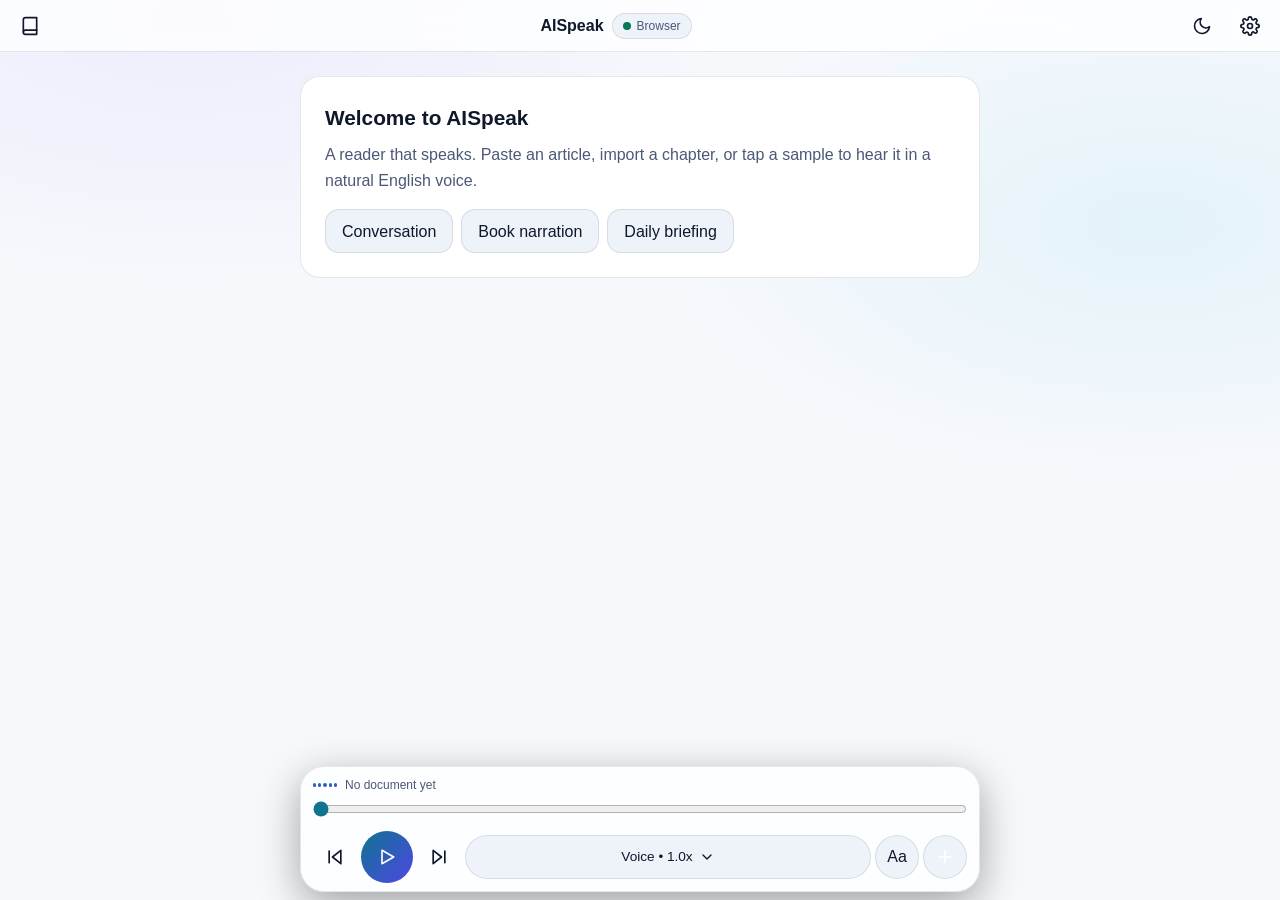
==== commit a035a357: "Add files via upload" ====
--- a/index.html
+++ b/index.html
@@ -1,142 +1,145 @@
 <!DOCTYPE html>
 <html lang="en"><head><meta charset="utf-8"><meta name="viewport" content="width=device-width,initial-scale=1,viewport-fit=cover">
-<title>AISpeak – AI Voice Chat &amp; Reader</title><meta name="description" content="Type or paste text and hear it in a natural English voice.">
-<meta name="theme-color" content="#0f172a"><link rel="manifest" href="./manifest.webmanifest">
+<title>AISpeak – AI Voice Reader</title><meta name="description" content="Paste or import long text and hear it read in a natural English voice.">
+<meta name="theme-color" content="#090d16"><link rel="manifest" href="./manifest.webmanifest">
 <link rel="icon" href="./favicon.svg" type="image/svg+xml"><link rel="apple-touch-icon" href="./apple-touch-icon.png">
 <meta name="apple-mobile-web-app-capable" content="yes"><meta name="mobile-web-app-capable" content="yes"><meta name="apple-mobile-web-app-status-bar-style" content="black-translucent"><meta name="apple-mobile-web-app-title" content="AISpeak">
 <style>
 *{box-sizing:border-box}[hidden]{display:none!important}
-:root{--space-1:4px;--space-2:8px;--space-3:12px;--space-4:16px;--space-5:24px;--space-6:32px;--space-7:48px;--space-8:64px;--r:14px;--ease:180ms cubic-bezier(.2,0,0,1);
---bg:#0f172a;--surface:#1e293b;--surface2:#273449;--line:#3b4a63;--text:#e2e8f0;--muted:#a8b4c8;--cyan:#06b6d4;--violet:#6366f1;--on:#041018;--ok:#34d399;--bad:#f87171;--shadow:0 6px 24px rgba(0,0,0,.25)}
-:root[data-theme=light]{--bg:#f8fafc;--surface:#fff;--surface2:#eef2f7;--line:#cbd5e1;--text:#0f172a;--muted:#475569;--cyan:#0e7490;--violet:#4f46e5;--on:#fff;--ok:#047857;--bad:#b91c1c;--shadow:0 6px 24px rgba(30,30,90,.12)}
-@media(prefers-color-scheme:light){:root:not([data-theme=dark]){--bg:#f8fafc;--surface:#fff;--surface2:#eef2f7;--line:#cbd5e1;--text:#0f172a;--muted:#475569;--cyan:#0e7490;--violet:#4f46e5;--on:#fff;--ok:#047857;--bad:#b91c1c;--shadow:0 6px 24px rgba(30,30,90,.12)}}
+:root{--space-1:4px;--space-2:8px;--space-3:12px;--space-4:16px;--space-5:24px;--space-6:32px;--space-8:64px;--r:14px;--ease:180ms cubic-bezier(.2,0,0,1);
+--bg:#090d16;--glass:rgba(15,23,42,.75);--edge:rgba(255,255,255,.08);--surface:#141b2d;--surface2:#1c2540;--text:#e6ebf5;--muted:#9aa7bf;--cyan:#22d3ee;--violet:#6366f1;--on:#041018;--wcol:#a5f3fc;--tint:rgba(56,189,248,.14);--ok:#34d399;--bad:#f87171}
+:root[data-theme=light]{--bg:#f6f8fc;--glass:rgba(255,255,255,.78);--edge:rgba(15,23,42,.1);--surface:#fff;--surface2:#eef2f9;--text:#0f172a;--muted:#4b5876;--cyan:#0e7490;--violet:#4f46e5;--on:#fff;--wcol:#0369a1;--tint:rgba(14,116,144,.12);--ok:#047857;--bad:#b91c1c}
+@media(prefers-color-scheme:light){:root:not([data-theme=dark]){--bg:#f6f8fc;--glass:rgba(255,255,255,.78);--edge:rgba(15,23,42,.1);--surface:#fff;--surface2:#eef2f9;--text:#0f172a;--muted:#4b5876;--cyan:#0e7490;--violet:#4f46e5;--on:#fff;--wcol:#0369a1;--tint:rgba(14,116,144,.12);--ok:#047857;--bad:#b91c1c}}
 html,body{height:100%;margin:0}
-body{height:100dvh;display:flex;flex-direction:column;background:var(--bg);color:var(--text);font:1rem/1.6 'Inter',-apple-system,BlinkMacSystemFont,'Segoe UI',Roboto,sans-serif;overflow-x:hidden;padding:env(safe-area-inset-top) env(safe-area-inset-right) 0 env(safe-area-inset-left)}
+body{height:100dvh;overflow:hidden;color:var(--text);font:1rem/1.6 'Inter',-apple-system,BlinkMacSystemFont,'Segoe UI',Roboto,sans-serif;background:radial-gradient(60% 45% at 15% 0%,rgba(99,102,241,.08),transparent 70%),radial-gradient(55% 40% at 90% 25%,rgba(6,182,212,.08),transparent 70%),var(--bg);background-attachment:fixed}
+button,input,select,textarea{font:inherit;color:inherit}svg{display:block}:focus-visible{outline:3px solid var(--cyan);outline-offset:2px}
 .sr{position:absolute;width:1px;height:1px;overflow:hidden;clip:rect(0 0 0 0)}
-button,input,select,textarea{font:inherit;color:inherit}
-:focus-visible{outline:3px solid var(--cyan);outline-offset:2px}
-svg{display:block}
-.bar{flex:none;height:56px;display:flex;flex-wrap:nowrap;align-items:center;justify-content:space-between;gap:var(--space-2);padding:0 var(--space-3) 0 var(--space-4);background:var(--surface);border-bottom:1px solid var(--line);-webkit-app-region:drag;app-region:drag}
+.glass{background:var(--glass);-webkit-backdrop-filter:blur(20px) saturate(180%);backdrop-filter:blur(20px) saturate(180%);border:1px solid var(--edge)}
+.bar{position:fixed;z-index:30;top:0;left:0;right:0;height:calc(52px + env(safe-area-inset-top));padding:env(safe-area-inset-top) var(--space-2) 0;display:flex;align-items:center;justify-content:space-between;gap:var(--space-1);border-width:0 0 1px;-webkit-app-region:drag;app-region:drag}
 .bar button{-webkit-app-region:no-drag;app-region:no-drag}
-.brand{display:flex;align-items:center;gap:var(--space-2);min-width:0}.brand h1{font-size:1.05rem;margin:0}
-.bar-actions{display:flex;gap:var(--space-1);flex:none}
-.badge{display:inline-flex;align-items:center;gap:6px;font-size:.75rem;line-height:1;padding:6px 10px;border-radius:99px;background:var(--surface2);border:1px solid var(--line);color:var(--muted);white-space:nowrap}
+.brand{display:flex;align-items:center;gap:var(--space-2);min-width:0;flex:1;justify-content:center}.brand h1{font-size:1rem;margin:0}
+.badge{display:inline-flex;align-items:center;gap:6px;font-size:.75rem;line-height:1;padding:6px 10px;border-radius:99px;background:var(--surface2);border:1px solid var(--edge);color:var(--muted);white-space:nowrap}
 .dot{width:8px;height:8px;border-radius:50%;background:var(--ok)}.badge.cloud .dot{background:var(--cyan)}.badge.off .dot{background:var(--bad)}
-.icon-btn,.btn,.mini,.chip{min-width:40px;min-height:40px;border-radius:var(--r);border:1px solid var(--line);background:var(--surface2);cursor:pointer;display:inline-flex;align-items:center;justify-content:center;gap:6px;padding:0;transition:transform var(--ease),background var(--ease)}
-.bar .icon-btn{border:0;background:transparent;width:44px;height:44px}
-.btn,.chip{padding:0 var(--space-4);min-height:44px}
-.icon-btn:active,.btn:active,.mini:active,.chip:active,.send:active{transform:scale(.95)}
-.icon-btn:hover,.btn:hover,.mini:hover,.chip:hover{background:var(--line)}
-.primary,.primary:hover,.send{background:linear-gradient(135deg,var(--cyan),var(--violet));color:var(--on);border:0;font-weight:600}
-button:disabled{opacity:.4;cursor:not-allowed}
-.pill-banner{flex:none;display:flex;align-items:center;gap:var(--space-2);margin:var(--space-2) var(--space-4) 0;padding:0 var(--space-1) 0 var(--space-3);height:36px;border-radius:99px;background:var(--surface2);border:1px solid var(--line);font-size:.8rem}
-.pill-banner span{flex:1;overflow:hidden;text-overflow:ellipsis;white-space:nowrap}
-.mini-btn{border:0;border-radius:99px;padding:0 var(--space-3);height:28px;background:var(--cyan);color:var(--on);font-size:.8rem;font-weight:600;cursor:pointer}
-.chat{flex:1;min-height:0;overflow-y:auto;overscroll-behavior:contain;padding:var(--space-4);display:flex;flex-direction:column;gap:var(--space-3);width:100%;max-width:860px;margin:0 auto;scroll-padding:var(--space-4)}
-.card,.bubble{background:var(--surface);border:1px solid var(--line);border-radius:18px;padding:14px 16px;box-shadow:var(--shadow)}
-.card h2{margin:0 0 var(--space-2);font-size:1.15rem}.card p{margin:0 0 var(--space-3);color:var(--muted)}
+.ib{width:44px;height:44px;flex:none;display:grid;place-items:center;border:0;border-radius:var(--r);background:transparent;cursor:pointer;transition:transform var(--ease),background var(--ease)}
+.ib:hover{background:var(--surface2)}.ib:active,.btn:active,.pill:active,.chip:active{transform:scale(.95)}
+.reader{position:fixed;inset:0;overflow-y:auto;overscroll-behavior:contain;-webkit-overflow-scrolling:touch;padding:calc(76px + env(safe-area-inset-top)) 20px calc(230px + env(safe-area-inset-bottom));font-family:var(--rf);font-size:var(--rs,18px)}
+.doc{max-width:680px;margin:0 auto}
+.card{background:var(--surface);border:1px solid var(--edge);border-radius:20px;padding:var(--space-5);font-family:'Inter',-apple-system,sans-serif;font-size:1rem}.card h2{margin:0 0 var(--space-2);font-size:1.3rem}.card p{margin:0 0 var(--space-4);color:var(--muted)}
 .samples{display:flex;flex-wrap:wrap;gap:var(--space-2)}
-.bubble{align-self:flex-end;max-width:88%;background:var(--surface2);overflow-wrap:anywhere;flex:none}
-.bubble.active{border-color:var(--cyan)}
-.bubble .s{border-radius:4px;padding:1px 2px;transition:background var(--ease)}.bubble .s.now{background:var(--violet);color:#fff}
-.acts{display:flex;justify-content:flex-end;gap:var(--space-1);margin:var(--space-1) -6px -6px 0;opacity:.7}
-.act{position:relative;width:32px;height:32px;display:grid;place-items:center;padding:0;border:0;background:none;color:var(--muted);border-radius:8px;cursor:pointer}
-.act::after{content:'';position:absolute;inset:-6px}.act:active,.act:hover{color:var(--text);background:var(--line)}.acts:hover,.acts:focus-within{opacity:1}
-.deck{flex:none;background:var(--surface);border-top:1px solid var(--line);padding:var(--space-2) var(--space-3) max(var(--space-2),env(safe-area-inset-bottom));display:flex;flex-direction:column;gap:var(--space-2)}
-.drawer{display:flex;flex-direction:column;gap:var(--space-3);padding:var(--space-3);background:var(--surface2);border:1px solid var(--line);border-radius:var(--r)}
-.drawer label.f{display:flex;align-items:center;justify-content:space-between;gap:var(--space-3);font-size:.9rem;color:var(--muted)}
-select,textarea,input[type=password]{background:var(--bg);border:1px solid var(--line);border-radius:var(--r);padding:var(--space-2) var(--space-3);min-height:44px}
+.pb{display:grid;grid-template-columns:28px 1fr;gap:var(--space-3);padding:var(--space-3) 0 var(--space-3) var(--space-3);margin-bottom:var(--space-2);border-left:3px solid transparent;line-height:1.75;transition:opacity 250ms ease,border-color 250ms ease}
+.idx{font:600 .7rem/2.6 ui-monospace,Menlo,monospace;color:var(--muted);opacity:.7}
+.speaking .pb:not(.cur){opacity:.45}.pb.cur{border-left-color:#22d3ee}
+.sentence{cursor:pointer;border-radius:8px;padding:2px 3px;margin:0 -3px;transition:background 200ms ease;-webkit-box-decoration-break:clone;box-decoration-break:clone}
+.sentence.on{background:var(--tint)}.w{transition:color 120ms}.w.on{color:var(--wcol);font-weight:600}
+.follow{position:fixed;z-index:25;left:50%;transform:translateX(-50%);bottom:calc(196px + env(safe-area-inset-bottom));height:40px;padding:0 var(--space-4);border-radius:99px;display:flex;align-items:center;gap:6px;cursor:pointer;color:var(--text);font-size:.9rem;font-weight:600}
+.dock{position:fixed;z-index:30;left:var(--space-2);right:var(--space-2);bottom:max(var(--space-2),env(safe-area-inset-bottom));max-width:680px;margin:0 auto;border-radius:24px;padding:var(--space-2) var(--space-3) var(--space-2);box-shadow:0 12px 40px rgba(0,0,0,.35)}
+.tele{display:flex;align-items:center;gap:var(--space-2);font-size:.75rem;color:var(--muted)}.tele #tele{flex:1;min-width:0;overflow:hidden;text-overflow:ellipsis;white-space:nowrap}
+.wave{display:flex;align-items:center;gap:2px;height:20px;width:24px;flex:none}.wave i{flex:1;height:4px;border-radius:3px;background:linear-gradient(var(--cyan),var(--violet))}
+.wave.on i{animation:eq .8s ease-in-out infinite}.wave.on i:nth-child(2){animation-delay:.1s}.wave.on i:nth-child(3){animation-delay:.2s}.wave.on i:nth-child(4){animation-delay:.3s}.wave.on i:nth-child(5){animation-delay:.4s}
+@keyframes eq{0%,100%{height:4px}50%{height:18px}}
+input[type=range]{accent-color:var(--cyan);width:100%;min-height:28px;margin:0}
+.drow{display:flex;align-items:center;gap:var(--space-1)}
+.pill{flex:1;min-width:0;min-height:44px;display:flex;align-items:center;justify-content:center;gap:6px;padding:0 var(--space-3);border-radius:22px;border:1px solid var(--edge);background:var(--surface2);cursor:pointer;font-size:.85rem;white-space:nowrap;transition:transform var(--ease)}
+.pill svg{width:16px;height:16px}
+.go,.btn.primary{background:linear-gradient(135deg,var(--cyan),var(--violet));color:var(--on);border:0;font-weight:700}
+.playb{width:52px;height:52px;border-radius:50%;flex:none;display:grid;place-items:center;border:0;cursor:pointer;background:linear-gradient(135deg,var(--cyan),var(--violet));color:var(--on)}
+.add{width:44px;height:44px;flex:none;border-radius:50%;display:grid;place-items:center;border:0;cursor:pointer;background:var(--surface2);border:1px solid var(--edge)}
+.btn,.chip{min-height:44px;padding:0 var(--space-4);border-radius:var(--r);border:1px solid var(--edge);background:var(--surface2);cursor:pointer;display:inline-flex;align-items:center;justify-content:center;gap:var(--space-2);transition:transform var(--ease),background var(--ease)}
+.btn:hover,.chip:hover{background:var(--edge)}button:disabled{opacity:.4}
+.scrim{position:fixed;inset:0;z-index:40;background:rgba(0,0,0,.5);-webkit-backdrop-filter:blur(2px);backdrop-filter:blur(2px)}
+.sheet{position:fixed;z-index:50;left:0;right:0;bottom:0;max-width:680px;margin:0 auto;max-height:82dvh;overflow-y:auto;border-radius:24px 24px 0 0;padding:var(--space-4) var(--space-4) max(var(--space-5),env(safe-area-inset-bottom));animation:up 240ms cubic-bezier(.2,0,0,1)}
+@keyframes up{from{transform:translateY(40px);opacity:0}}
+.sh{display:flex;align-items:center;justify-content:space-between;margin-bottom:var(--space-3)}.sh h2{font-size:1.1rem;margin:0}
+.f{display:flex;align-items:center;gap:var(--space-3);margin:var(--space-3) 0;font-size:.9rem;color:var(--muted)}.f>span:first-child{width:56px;flex:none}
+select,textarea,input[type=password]{background:var(--bg);border:1px solid var(--edge);border-radius:var(--r);padding:var(--space-2) var(--space-3);min-height:44px;width:100%;font-size:1rem}
 select{-webkit-appearance:none;appearance:none;flex:1;min-width:0;padding-right:36px;background-image:linear-gradient(45deg,transparent 50%,var(--muted) 50%),linear-gradient(135deg,var(--muted) 50%,transparent 50%);background-position:calc(100% - 18px) 55%,calc(100% - 12px) 55%;background-size:6px 6px;background-repeat:no-repeat}
-input[type=range]{accent-color:var(--violet);flex:1;min-height:44px}
-.modes{display:flex;gap:var(--space-1);padding:var(--space-1);background:var(--bg);border:1px solid var(--line);border-radius:99px}
-.modes label{position:relative;flex:1}.modes input{position:absolute;opacity:0;inset:0;margin:0}
-.modes span{display:flex;align-items:center;justify-content:center;min-height:36px;border-radius:99px;font-size:.85rem;color:var(--muted);transition:background var(--ease)}
-.modes input:checked+span{background:linear-gradient(135deg,var(--cyan),var(--violet));color:var(--on);font-weight:600}
-.modes input:focus-visible+span{outline:3px solid var(--cyan);outline-offset:2px}
-.miniplayer{display:flex;align-items:center;gap:var(--space-1)}
-.transport{display:flex;gap:var(--space-1)}
-.wave{display:flex;align-items:center;gap:2px;height:24px;width:26px;margin-right:var(--space-1)}.wave i{flex:1;height:5px;border-radius:3px;background:linear-gradient(var(--cyan),var(--violet))}
-.wave.on i{animation:eq .8s ease-in-out infinite}.wave.on i:nth-child(2){animation-delay:.1s}.wave.on i:nth-child(3){animation-delay:.2s}.wave.on i:nth-child(4){animation-delay:.3s}.wave.on i:nth-child(5){animation-delay:.4s}
-@keyframes eq{0%,100%{height:5px}50%{height:22px}}
-.mini{flex:1;min-width:0;padding:0 var(--space-3);font-size:.85rem;margin-left:var(--space-1);white-space:nowrap}
-.mini[aria-expanded=true] svg{transform:rotate(180deg)}.mini svg{width:16px;height:16px;flex:none}
-.composer{display:flex;align-items:flex-end;gap:var(--space-2);background:var(--bg);border:1px solid var(--line);border-radius:26px;padding:var(--space-1)}
-.composer textarea{flex:1;min-width:0;resize:none;border:0;background:transparent;line-height:1.5;max-height:140px;padding:10px 12px;min-height:44px}
-.composer textarea:focus-visible{outline:none}.composer:focus-within{border-color:var(--cyan)}
-.send{min-height:44px;padding:0 var(--space-4);border-radius:22px;display:inline-flex;align-items:center;gap:6px;cursor:pointer;flex:none}
-.toast{position:fixed;left:50%;bottom:calc(150px + env(safe-area-inset-bottom));transform:translateX(-50%);background:var(--surface2);border:1px solid var(--line);padding:var(--space-3) var(--space-4);border-radius:var(--r);box-shadow:var(--shadow);max-width:90vw;z-index:20}
-dialog{background:var(--surface);color:var(--text);border:1px solid var(--line);border-radius:22px;padding:var(--space-5);width:min(480px,92vw)}
-dialog::backdrop{background:rgba(0,0,0,.55)}dialog label{display:block;margin:var(--space-3) 0}dialog input{width:100%;margin-top:var(--space-1)}
-dialog .row{display:flex;flex-wrap:wrap;gap:var(--space-2);margin-top:var(--space-3)}.hint{font-size:.85rem;color:var(--muted)}
+textarea{resize:none;line-height:1.5;min-height:140px}
+.seg{display:flex;gap:var(--space-1);padding:var(--space-1);background:var(--bg);border:1px solid var(--edge);border-radius:99px;margin:var(--space-3) 0}
+.seg label,.seg button{position:relative;flex:1}.seg input{position:absolute;opacity:0;inset:0;margin:0}
+.seg span,.seg button{display:flex;align-items:center;justify-content:center;min-height:40px;border-radius:99px;font-size:.85rem;color:var(--muted);border:0;background:none;cursor:pointer;transition:background var(--ease)}
+.seg input:checked+span,.seg button[aria-pressed=true]{background:linear-gradient(135deg,var(--cyan),var(--violet));color:var(--on);font-weight:600}
+.seg input:focus-visible+span{outline:3px solid var(--cyan);outline-offset:2px}
+.row{display:flex;gap:var(--space-2);flex-wrap:wrap;margin:var(--space-3) 0}.row>.btn{flex:1}.stats{font-size:.8rem;color:var(--muted);margin:var(--space-1) 0}
+.li{display:flex;align-items:center;gap:var(--space-2);border-bottom:1px solid var(--edge)}.lit{flex:1;min-width:0;text-align:left;background:none;border:0;padding:var(--space-3) 0;cursor:pointer;min-height:44px}.lit b{display:block;font-weight:600;overflow:hidden;text-overflow:ellipsis;white-space:nowrap}.lit small{color:var(--muted)}
+.act{position:relative;width:40px;height:40px;flex:none;display:grid;place-items:center;border:0;background:none;color:var(--muted);border-radius:10px;cursor:pointer}
+.hint{font-size:.85rem;color:var(--muted)}
+.toast{position:fixed;left:50%;top:calc(64px + env(safe-area-inset-top));transform:translateX(-50%);z-index:60;background:var(--surface2);border:1px solid var(--edge);padding:var(--space-3) var(--space-4);border-radius:var(--r);box-shadow:0 8px 28px rgba(0,0,0,.35);max-width:90vw;font-size:.9rem}
+dialog{background:var(--surface);color:var(--text);border:1px solid var(--edge);border-radius:22px;padding:var(--space-5);width:min(480px,92vw)}
+dialog::backdrop{background:rgba(0,0,0,.55)}dialog label{display:block;margin:var(--space-3) 0}dialog input{margin-top:var(--space-1)}
 @media(prefers-reduced-motion:reduce){*{animation:none!important;transition:none!important;scroll-behavior:auto!important}}
+@media(min-width:700px){.reader{padding-left:40px;padding-right:40px}}
 </style></head><body>
-<header class="bar"><div class="brand"><svg width="32" height="32" viewBox="0 0 64 64" aria-hidden="true"><rect width="64" height="64" rx="14" fill="#6366f1"/><path d="M14 30v4M24 22v20M34 14v36M44 24v16M52 29v6" stroke="#fff" stroke-width="5" stroke-linecap="round"/></svg><h1>AISpeak</h1><span id="engine" class="badge"><i class="dot"></i>Browser • Ready</span></div>
-<div class="bar-actions"><button id="themeBtn" class="icon-btn" aria-label="Toggle theme"></button><button id="settingsBtn" class="icon-btn" aria-label="Settings" data-ic="gear"></button></div></header>
-<div id="installBanner" class="pill-banner" hidden><span id="installText">Install AISpeak for a full-screen app.</span><button id="bannerInstall" class="mini-btn">Install</button><button id="bannerClose" class="act" aria-label="Dismiss" data-ic="x"></button></div>
-<main id="chat" class="chat" aria-label="Conversation"><section class="card" id="welcome"><h2>Welcome to AISpeak</h2><p>Type or paste text below to hear it read aloud. Tap a sample to try it:</p><div class="samples">
-<button class="chip" data-s="Hey there! I just wanted to check in and see how your week is going. Did you get a chance to try that new cafe we talked about? I'd love to hear what you thought.">Conversation</button>
-<button class="chip" data-s="The morning fog rolled slowly over the hills, softening every edge of the valley below. She paused at the gate, listening. Somewhere far off, a bell was ringing — and for the first time in years, she was not afraid.">Book narration</button>
-<button class="chip" data-s="Good morning. Here is your daily briefing. Today will be mostly sunny with a high of twenty-four degrees. You have three meetings, starting at nine thirty. Remember to submit your report before noon.">Daily briefing</button></div></section></main>
-<footer class="deck">
-<div id="drawer" class="drawer" hidden><label class="f">Voice <select id="voice"></select></label><label class="f">Speed <input id="rate" type="range" min="0.5" max="2" step="0.05" value="1"><output id="rateOut">1.0×</output></label>
-<div class="modes" role="radiogroup" aria-label="Reading mode"><label><input type="radio" name="mode" value="send" checked><span>Speak on send</span></label><label><input type="radio" name="mode" value="live"><span>Live sentences</span></label></div></div>
-<div class="miniplayer"><div id="wave" class="wave" aria-hidden="true"><i></i><i></i><i></i><i></i><i></i></div>
-<div class="transport"><button id="prev" class="icon-btn" aria-label="Previous sentence" data-ic="prev"></button><button id="play" class="icon-btn" aria-label="Play or pause" data-ic="play"></button><button id="stop" class="icon-btn" aria-label="Stop" data-ic="stop"></button><button id="next" class="icon-btn" aria-label="Next sentence" data-ic="next"></button><button id="dl" class="icon-btn" aria-label="Download MP3" data-ic="dl" disabled></button></div>
-<button id="vsBtn" class="mini" aria-expanded="false" aria-controls="drawer"><span id="vsLabel">Voice • 1.0x</span><span data-ic="chev"></span></button></div>
-<div class="composer"><label for="input" class="sr">Message</label><textarea id="input" rows="1" placeholder="Type or paste English text to read aloud..."></textarea><button id="send" class="send" aria-label="Speak"><span data-ic="volume"></span>Speak</button></div></footer>
+<header class="bar glass"><button id="libBtn" class="ib" aria-label="Library" data-ic="lib"></button>
+<div class="brand"><h1>AISpeak</h1><span id="engine" class="badge"><i class="dot"></i>Browser</span></div>
+<button id="themeBtn" class="ib" aria-label="Toggle theme"></button><button id="settingsBtn" class="ib" aria-label="Settings" data-ic="gear"></button></header>
+<main id="reader" class="reader" aria-label="Reader"><div id="doc" class="doc"></div></main>
+<button id="follow" class="follow glass" hidden><span data-ic="down"></span>Follow Voice</button>
+<footer class="dock glass"><div class="tele"><div id="wave" class="wave" aria-hidden="true"><i></i><i></i><i></i><i></i><i></i></div><span id="tele" aria-live="off">No document yet</span></div>
+<label class="sr" for="scrub">Seek</label><input id="scrub" type="range" min="0" max="0" value="0">
+<div class="drow"><button id="prev" class="ib" aria-label="Previous sentence" data-ic="prev"></button><button id="play" class="playb" aria-label="Play or pause" data-ic="play"></button><button id="next" class="ib" aria-label="Next sentence" data-ic="next"></button>
+<button id="vsBtn" class="pill"><span id="vsLabel">Voice • 1.0x</span><span data-ic="chev"></span></button><button id="aaBtn" class="add" aria-label="Reader appearance">Aa</button><button id="newBtn" class="add go" aria-label="New text or paste" data-ic="plus"></button></div></footer>
+<div id="scrim" class="scrim" hidden></div>
+<section id="sVoice" class="sheet glass" role="dialog" aria-label="Voice and speed" hidden><div class="sh"><h2>Voice &amp; Speed</h2><button class="ib sx" aria-label="Close" data-ic="x"></button></div>
+<label class="f"><span>Voice</span><select id="voice"></select></label><label class="f"><span>Speed</span><input id="rate" type="range" min="0.5" max="2" step="0.05" value="1"><output id="rateOut">1.0×</output></label>
+<div class="row"><button id="stop" class="btn"><span data-ic="stop"></span>Stop</button><button id="dl" class="btn"><span data-ic="dl"></span>Download MP3</button></div></section>
+<section id="sType" class="sheet glass" role="dialog" aria-label="Reader appearance" hidden><div class="sh"><h2>Reader Appearance</h2><button class="ib sx" aria-label="Close" data-ic="x"></button></div>
+<div class="seg" role="group" aria-label="Font family"><button data-f="sans" aria-pressed="true">Modern Sans</button><button data-f="serif" aria-pressed="false">Editorial Serif</button><button data-f="mono" aria-pressed="false">Mono</button></div>
+<div class="row"><button id="fsDown" class="btn" aria-label="Smaller text">A-</button><output id="fsOut" class="hint" style="align-self:center;text-align:center;flex:1">18px</output><button id="fsUp" class="btn" aria-label="Larger text">A+</button></div></section>
+<section id="sNew" class="sheet glass" role="dialog" aria-label="New text" hidden><div class="sh"><h2>New Text</h2><button class="ib sx" aria-label="Close" data-ic="x"></button></div>
+<div class="row"><button id="pasteBtn" class="btn"><span data-ic="clip"></span>Paste</button><button id="fileBtn" class="btn"><span data-ic="file"></span>Import .txt / .md</button><input id="file" type="file" accept=".txt,.md,.markdown,text/plain,text/markdown" hidden></div>
+<label class="sr" for="input">Text to read</label><textarea id="input" placeholder="Type or paste English text to read aloud..."></textarea><div id="stats" class="stats">0 words</div>
+<div class="seg" role="radiogroup" aria-label="Reading mode"><label><input type="radio" name="mode" value="send" checked><span>Speak on send</span></label><label><input type="radio" name="mode" value="live"><span>Live typing</span></label></div>
+<div class="row"><button id="readBtn" class="btn primary">Read</button><button id="appendBtn" class="btn">Append</button><button id="editBtn" class="btn">Edit current</button></div></section>
+<section id="sLib" class="sheet glass" role="dialog" aria-label="Library" hidden><div class="sh"><h2>Library</h2><button class="ib sx" aria-label="Close" data-ic="x"></button></div><div id="libList"></div></section>
 <div id="status" class="sr" aria-live="polite"></div><div id="toast" class="toast" role="status" hidden></div>
-<dialog id="settings">
-  <form method="dialog">
-    <h2>Settings</h2>
-    <label>Google Cloud TTS API key
-      <input id="apiKey" type="password" autocomplete="off" placeholder="AIza…">
-    </label>
-    <p class="hint">Stored only in this browser (localStorage). Without a key, AISpeak uses your browser's built-in voices. Restrict your key to the Text-to-Speech API and to <code>esp046-cyber.github.io</code> in Google Cloud Console.</p>
-    <p id="keyMsg" class="hint" aria-live="polite"></p>
-    <div class="row"><button id="testVoice" type="button" class="btn">Test voice</button><button id="testKey" type="button" class="btn">Test key</button><button id="clearKey" type="button" class="btn">Remove key</button><button class="btn primary" value="close">Done</button></div>
-  </form>
-</dialog>
+<dialog id="settings"><form method="dialog"><h2>Settings</h2>
+<label>Google Cloud TTS API key<input id="apiKey" type="password" autocomplete="off" placeholder="AIza…"></label>
+<p class="hint">Stored only in this browser. Without a key, AISpeak uses your device voices. Restrict your key to the Text-to-Speech API and to <code>esp046-cyber.github.io</code>.</p><p id="keyMsg" class="hint" aria-live="polite"></p>
+<div class="row"><button id="testVoice" type="button" class="btn">Test voice</button><button id="testKey" type="button" class="btn">Test key</button><button id="clearKey" type="button" class="btn">Remove key</button></div>
+<div id="installRow"><p id="installText" class="hint"></p><button id="bannerInstall" type="button" class="btn" hidden>Install AISpeak App</button></div>
+<div class="row"><button class="btn primary" value="close">Done</button></div></form></dialog>
 <script>
 (()=>{'use strict';
 const SV=d=>'<svg width="20" height="20" viewBox="0 0 24 24" fill="none" stroke="currentColor" stroke-width="2" stroke-linecap="round" stroke-linejoin="round" aria-hidden="true">'+d+'</svg>';
 const IC={sun:SV('<circle cx="12" cy="12" r="5"/><path d="M12 1v2M12 21v2M4.2 4.2l1.4 1.4M18.4 18.4l1.4 1.4M1 12h2M21 12h2M4.2 19.8l1.4-1.4M18.4 5.6l1.4-1.4"/>'),moon:SV('<path d="M21 12.8A9 9 0 1 1 11.2 3a7 7 0 0 0 9.8 9.8z"/>'),gear:SV('<circle cx="12" cy="12" r="3"/><path d="M19.4 15a1.7 1.7 0 0 0 .3 1.8l.1.1a2 2 0 1 1-2.8 2.8l-.1-.1a1.7 1.7 0 0 0-1.8-.3 1.7 1.7 0 0 0-1 1.5V21a2 2 0 1 1-4 0v-.1a1.7 1.7 0 0 0-1.1-1.5 1.7 1.7 0 0 0-1.8.3l-.1.1a2 2 0 1 1-2.8-2.8l.1-.1a1.7 1.7 0 0 0 .3-1.8 1.7 1.7 0 0 0-1.5-1H3a2 2 0 1 1 0-4h.1a1.7 1.7 0 0 0 1.5-1.1 1.7 1.7 0 0 0-.3-1.8l-.1-.1a2 2 0 1 1 2.8-2.8l.1.1a1.7 1.7 0 0 0 1.8.3H9a1.7 1.7 0 0 0 1-1.5V3a2 2 0 1 1 4 0v.1a1.7 1.7 0 0 0 1 1.5 1.7 1.7 0 0 0 1.8-.3l.1-.1a2 2 0 1 1 2.8 2.8l-.1.1a1.7 1.7 0 0 0-.3 1.8V9a1.7 1.7 0 0 0 1.5 1H21a2 2 0 1 1 0 4h-.1a1.7 1.7 0 0 0-1.5 1z"/>'),
 prev:SV('<polygon points="19 20 9 12 19 4 19 20"/><line x1="5" y1="19" x2="5" y2="5"/>'),next:SV('<polygon points="5 4 15 12 5 20 5 4"/><line x1="19" y1="5" x2="19" y2="19"/>'),play:SV('<polygon points="6 4 20 12 6 20 6 4"/>'),pause:SV('<rect x="6" y="4" width="4" height="16"/><rect x="14" y="4" width="4" height="16"/>'),stop:SV('<rect x="5" y="5" width="14" height="14" rx="2"/>'),
-dl:SV('<path d="M21 15v4a2 2 0 0 1-2 2H5a2 2 0 0 1-2-2v-4"/><polyline points="7 10 12 15 17 10"/><line x1="12" y1="15" x2="12" y2="3"/>'),rotate:SV('<polyline points="1 4 1 10 7 10"/><path d="M3.5 15a9 9 0 1 0 2.1-9.4L1 10"/>'),
-copy:SV('<rect x="9" y="9" width="13" height="13" rx="2"/><path d="M5 15H4a2 2 0 0 1-2-2V4a2 2 0 0 1 2-2h9a2 2 0 0 1 2 2v1"/>'),trash:SV('<polyline points="3 6 5 6 21 6"/><path d="M19 6l-1 14a2 2 0 0 1-2 2H8a2 2 0 0 1-2-2L5 6"/><path d="M10 11v6M14 11v6M9 6V4a1 1 0 0 1 1-1h4a1 1 0 0 1 1 1v2"/>'),
-volume:SV('<polygon points="11 5 6 9 2 9 2 15 6 15 11 19 11 5"/><path d="M15.5 8.5a5 5 0 0 1 0 7M19 5a10 10 0 0 1 0 14"/>'),x:SV('<line x1="18" y1="6" x2="6" y2="18"/><line x1="6" y1="6" x2="18" y2="18"/>'),chev:SV('<polyline points="6 9 12 15 18 9"/>')};
-document.querySelectorAll('[data-ic]').forEach(e=>e.innerHTML=IC[e.dataset.ic]);
+dl:SV('<path d="M21 15v4a2 2 0 0 1-2 2H5a2 2 0 0 1-2-2v-4"/><polyline points="7 10 12 15 17 10"/><line x1="12" y1="15" x2="12" y2="3"/>'),trash:SV('<polyline points="3 6 5 6 21 6"/><path d="M19 6l-1 14a2 2 0 0 1-2 2H8a2 2 0 0 1-2-2L5 6"/><path d="M10 11v6M14 11v6M9 6V4a1 1 0 0 1 1-1h4a1 1 0 0 1 1 1v2"/>'),
+x:SV('<line x1="18" y1="6" x2="6" y2="18"/><line x1="6" y1="6" x2="18" y2="18"/>'),chev:SV('<polyline points="6 9 12 15 18 9"/>'),lib:SV('<path d="M4 19.5A2.5 2.5 0 0 1 6.5 17H20"/><path d="M6.5 2H20v20H6.5A2.5 2.5 0 0 1 4 19.5v-15A2.5 2.5 0 0 1 6.5 2z"/>'),plus:SV('<line x1="12" y1="5" x2="12" y2="19"/><line x1="5" y1="12" x2="19" y2="12"/>'),
+clip:SV('<path d="M16 4h2a2 2 0 0 1 2 2v14a2 2 0 0 1-2 2H6a2 2 0 0 1-2-2V6a2 2 0 0 1 2-2h2"/><rect x="8" y="2" width="8" height="4" rx="1"/>'),file:SV('<path d="M14 2H6a2 2 0 0 0-2 2v16a2 2 0 0 0 2 2h12a2 2 0 0 0 2-2V8z"/><polyline points="14 2 14 8 20 8"/>'),down:SV('<line x1="12" y1="5" x2="12" y2="19"/><polyline points="19 12 12 19 5 12"/>')};
 const $=s=>document.querySelector(s),LS=localStorage;
+const fillIc=()=>document.querySelectorAll('[data-ic]').forEach(e=>e.innerHTML=IC[e.dataset.ic]);fillIc();
 const DEFAULT_CLOUD=[['en-US-Chirp-HD-F','Chirp HD · US Female','en-US'],['en-US-Chirp-HD-D','Chirp HD · US Male','en-US'],['en-US-Chirp-HD-O','Chirp HD · US Female 2','en-US'],['en-US-Neural2-F','Neural2 · US Female','en-US'],['en-US-Neural2-D','Neural2 · US Male','en-US'],['en-GB-Neural2-A','Neural2 · UK Female','en-GB'],['en-GB-Neural2-B','Neural2 · UK Male','en-GB'],['en-US-Studio-O','Studio · US Female','en-US'],['en-US-Studio-Q','Studio · US Male','en-US']];
-let CLOUD=(()=>{try{const v=JSON.parse(localStorage.getItem('aispeak.voices'));return v&&v.length?v:DEFAULT_CLOUD}catch{return DEFAULT_CLOUD}$('#testVoice').onclick=()=>speakNow([{t:'Hello! This is how I sound. Pick a voice and speed that feel natural.',el:null,b:null}]);
-inp.addEventListener('input',()=>{inp.style.height='auto';inp.style.height=Math.min(inp.scrollHeight,160)+'px'});
-})();
+let CLOUD=(()=>{try{const v=JSON.parse(LS.getItem('aispeak.voices'));return v&&v.length?v:DEFAULT_CLOUD}catch{return DEFAULT_CLOUD}})();
 const FAM=['Chirp3-HD','Chirp-HD','Neural2','Studio','Journey'];
 async function fetchVoices(k){
  const r=await fetch('https://texttospeech.googleapis.com/v1/voices?key='+encodeURIComponent(k));
  if(!r.ok)throw Object.assign(new Error('HTTP '+r.status),{status:r.status});
  const out=[];
- for(const v of (await r.json()).voices||[]){
-  const lang=(v.languageCodes||[]).find(l=>/^en-(US|GB|AU)$/.test(l));if(!lang)continue;
+ for(const v of (await r.json()).voices||[]){const lang=(v.languageCodes||[]).find(l=>/^en-(US|GB|AU)$/.test(l));if(!lang)continue;
   const fi=FAM.findIndex(f=>v.name.includes('-'+f+'-'));if(fi<0)continue;
-  out.push([fi,lang,[v.name,FAM[fi]+' · '+v.name.split(FAM[fi]+'-')[1]+' · '+lang+' '+(v.ssmlGender||'').toLowerCase(),lang]]);}
+  out.push([fi,lang,[v.name,FAM[fi]+' · '+v.name.split(FAM[fi]+'-')[1]+' · '+lang+' '+(v.ssmlGender||'').toLowerCase(),lang]])}
  out.sort((a,b)=>a[0]-b[0]||a[1].localeCompare(b[1])||a[2][0].localeCompare(b[2][0]));
  if(!out.length)throw new Error('No English voices returned');
  CLOUD=out.map(o=>o[2]);LS.setItem('aispeak.voices',JSON.stringify(CLOUD));return CLOUD.length}
+const S={flat:[],pbs:[],before:[],total:0,i:-1,pos:0,run:0,playing:false,paused:false,audio:null,blobs:new Map(),follow:true,doc:null,lastS:null,lastW:null,editing:false,deferred:null};
+const key=()=>LS.getItem('aispeak.key')||'';
+const toast=(m,t=4000)=>{const e=$('#toast');e.textContent=m;e.hidden=false;clearTimeout(toast.t);toast.t=setTimeout(()=>e.hidden=true,t);$('#status').textContent=m};
 const AU=new Audio();AU.preload='auto';
 const SIL='[data-uri]';
 let unlocked=false;const unlock=()=>{if(unlocked)return;unlocked=true;try{const AC=new(window.AudioContext||window.webkitAudioContext)();AC.resume();const q=new SpeechSynthesisUtterance(' ');q.volume=0;speechSynthesis.speak(q)}catch{}AU.src=SIL;AU.play().then(()=>{if(!S.audio)AU.pause()}).catch(()=>{})};
 ['pointerdown','keydown'].forEach(e=>addEventListener(e,unlock,{once:true,capture:true}));
-const S={q:[],i:-1,run:0,playing:false,paused:false,audio:null,blobs:new Map(),grp:[],liveFrom:0,deferred:null};
-const key=()=>LS.getItem('aispeak.key')||'';
-const toast=(m,t=4000)=>{const e=$('#toast');e.textContent=m;e.hidden=false;clearTimeout(toast.t);toast.t=setTimeout(()=>e.hidden=true,t);$('#status').textContent=m};
-
-/* ---------- theme ---------- */
-const th=LS.getItem('aispeak.theme');if(th)document.documentElement.dataset.theme=th;
-const themeIcon=()=>{const d=document.documentElement,dark=d.dataset.theme?d.dataset.theme==='dark':!matchMedia('(prefers-color-scheme:light)').matches;$('#themeBtn').innerHTML=dark?IC.sun:IC.moon;$('#themeBtn').setAttribute('aria-label',dark?'Switch to light theme':'Switch to dark theme')};themeIcon();
-const tc=()=>{const m=document.querySelector('meta[name=theme-color]');if(m)m.content=getComputedStyle(document.body).backgroundColor};addEventListener('load',tc);
-$('#themeBtn').onclick=()=>{const d=document.documentElement,dark=d.dataset.theme?d.dataset.theme==='dark':!matchMedia('(prefers-color-scheme:light)').matches;d.dataset.theme=dark?'light':'dark';LS.setItem('aispeak.theme',d.dataset.theme);tc();themeIcon()};
-
-/* ---------- voices ---------- */
+
+/* theme + typography */
+const themeIcon=()=>{const d=document.documentElement,dark=d.dataset.theme?d.dataset.theme==='dark':!matchMedia('(prefers-color-scheme:light)').matches;$('#themeBtn').innerHTML=dark?IC.sun:IC.moon;$('#themeBtn').setAttribute('aria-label',dark?'Switch to light theme':'Switch to dark theme');const m=document.querySelector('meta[name=theme-color]');if(m)m.content=dark?'#090d16':'#f6f8fc'};
+if(LS.getItem('aispeak.theme'))document.documentElement.dataset.theme=LS.getItem('aispeak.theme');themeIcon();
+$('#themeBtn').onclick=()=>{const d=document.documentElement,dark=d.dataset.theme?d.dataset.theme==='dark':!matchMedia('(prefers-color-scheme:light)').matches;d.dataset.theme=dark?'light':'dark';LS.setItem('aispeak.theme',d.dataset.theme);themeIcon()};
+let fam=LS.getItem('aispeak.fam')||'sans',fs=+LS.getItem('aispeak.fs')||18;
+const FF={sans:"'Inter',-apple-system,BlinkMacSystemFont,'Segoe UI',Roboto,sans-serif",serif:"'Iowan Old Style',Georgia,'Times New Roman',serif",mono:"ui-monospace,SFMono-Regular,Menlo,Consolas,monospace"};
+const applyType=()=>{const r=$('#reader').style;r.setProperty('--rf',FF[fam]);r.setProperty('--rs',fs+'px');$('#fsOut').textContent=fs+'px';document.querySelectorAll('[data-f]').forEach(b=>b.setAttribute('aria-pressed',String(b.dataset.f===fam)))};
+document.querySelectorAll('[data-f]').forEach(b=>b.onclick=()=>{fam=b.dataset.f;LS.setItem('aispeak.fam',fam);applyType()});
+$('#fsDown').onclick=()=>{fs=Math.max(16,fs-1);LS.setItem('aispeak.fs',fs);applyType()};$('#fsUp').onclick=()=>{fs=Math.min(24,fs+1);LS.setItem('aispeak.fs',fs);applyType()};applyType();
+
+/* voices */
 let bv=[];
 const loadBV=()=>{bv=speechSynthesis.getVoices().filter(v=>/^en/i.test(v.lang));fill()};
 function bestBrowser(lang){
@@ -144,61 +147,70 @@
  for(const n of pref){const v=bv.find(v=>v.name.includes(n));if(v)return v}
  return bv.find(v=>/google/i.test(v.name))||bv.find(v=>/natural|neural|online/i.test(v.name))||bv.find(v=>v.lang===lang)||bv[0]||null}
 function fill(){
- const sel=$('#voice'),cur=LS.getItem('aispeak.voice')||(key()?'c:'+CLOUD[0][0]:'b:auto');
- sel.innerHTML='';
+ const sel=$('#voice'),cur=LS.getItem('aispeak.voice')||(key()?'c:'+CLOUD[0][0]:'b:auto');sel.innerHTML='';
  const g1=document.createElement('optgroup');g1.label='Active Device Voices (Free)';
- g1.append(new Option('Auto: '+((bestBrowser('en-US')||{}).name||'device default'),'b:auto'));
- bv.forEach(v=>g1.append(new Option(v.name+' ('+v.lang+')','b:'+v.name)));
- const g2=document.createElement('optgroup');g2.label='Google Cloud HD (Requires API Key in Settings)';
- CLOUD.forEach(c=>g2.append(new Option(c[1],'c:'+c[0])));
- key()?sel.append(g2,g1):sel.append(g1,g2);const ok=[...sel.options].some(o=>o.value===cur)&&!(cur.startsWith('c:')&&!key());sel.value=ok?cur:(key()?'c:'+CLOUD[0][0]:'b:auto');badge()}
-function badge(){const b=$('#engine'),on=navigator.onLine,cloud=$('#voice').value.startsWith('c:')&&key()&&on;b.innerHTML='<i class="dot"></i>'+(!on?'Offline':cloud?'Cloud HD • Ready':'Browser • Ready');b.className='badge'+(!on?' off':cloud?' cloud':'');const l=$('#vsLabel');if(l)l.textContent='Voice • '+(+$('#rate').value).toFixed(1)+'x'}
+ g1.append(new Option('Auto: '+((bestBrowser('en-US')||{}).name||'device default'),'b:auto'));bv.forEach(v=>g1.append(new Option(v.name+' ('+v.lang+')','b:'+v.name)));
+ const g2=document.createElement('optgroup');g2.label='Google Cloud HD (Requires API Key in Settings)';CLOUD.forEach(c=>g2.append(new Option(c[1],'c:'+c[0])));
+ key()?sel.append(g2,g1):sel.append(g1,g2);
+ const ok=[...sel.options].some(o=>o.value===cur)&&!(cur.startsWith('c:')&&!key());sel.value=ok?cur:(key()?'c:'+CLOUD[0][0]:'b:auto');badge()}
+function badge(){const b=$('#engine'),on=navigator.onLine,cloud=$('#voice').value.startsWith('c:')&&key()&&on;b.innerHTML='<i class="dot"></i>'+(!on?'Offline':cloud?'Cloud HD':'Browser');b.className='badge'+(!on?' off':cloud?' cloud':'');$('#vsLabel').textContent='Voice • '+(+$('#rate').value).toFixed(1)+'x';tele(S.i>=0?S.i:S.pos)}
 $('#voice').onchange=e=>{LS.setItem('aispeak.voice',e.target.value);badge()};
 if('speechSynthesis'in window){loadBV();speechSynthesis.onvoiceschanged=loadBV}else fill();
 $('#rate').value=LS.getItem('aispeak.rate')||1;
-const rateOut=()=>$('#rateOut').textContent=(+$('#rate').value).toFixed(2).replace(/0$/,'')+'×';rateOut();
-$('#rate').oninput=e=>{LS.setItem('aispeak.rate',e.target.value);rateOut();badge()};
-
-/* ---------- speech ---------- */
-const split=t=>(t.replace(/\s+/g,' ').trim().match(/[^.!?…]+(?:[.!?…]+["')\]]*|$)\s*/g)||[]).map(s=>s.trim()).filter(Boolean)
- .flatMap(s=>s.length>300?s.match(/.{1,280}(?:\s|$)/g).map(x=>x.trim()):[s]);
-function bubble(text,spans=true){
- const w=$('#welcome');if(w)w.remove();
- const b=document.createElement('article');b.className='bubble';
- const items=split(text).map(t=>{const s=document.createElement('span');s.className='s';s.textContent=t+' ';b.append(s);return{t,el:s,b}});
- const a=document.createElement('div');a.className='acts';
- [['rotate','Replay',()=>speakNow(items)],['copy','Copy',()=>navigator.clipboard&&navigator.clipboard.writeText(text).then(()=>toast('Copied'))],['trash','Delete',()=>{if(S.grp===items)stop();b.remove()}]].forEach(([i,l,f])=>{const x=document.createElement('button');x.className='act';x.innerHTML=IC[i];x.setAttribute('aria-label',l+' message');x.onclick=f;a.append(x)});b.append(a);
- $('#chat').append(b);requestAnimationFrame(()=>$('#chat').scrollTo({top:$('#chat').scrollHeight,behavior:'smooth'}));return items}
-function enqueue(items,start=false){
- S.grp=items;if(start){S.q=S.q.slice(0,Math.max(S.i,-1)+1)}
- S.q.push(...items);if(!S.playing)step(S.q.indexOf(items[0]))}
-function speakNow(items){stop(true);S.q=[...items];S.grp=items;step(0)}
-function mark(it){document.querySelectorAll('.s.now').forEach(e=>e.classList.remove('now'));document.querySelectorAll('.bubble.active').forEach(e=>e.classList.remove('active'));
- if(it&&it.el){it.el.classList.add('now');it.b.classList.add('active');it.el.scrollIntoView({block:'nearest'})}}
-function ui(on){$('#wave').classList.toggle('on',on);$('#play').innerHTML=on?IC.pause:IC.play;$('#dl').disabled=!S.blobs.size}
-function cancelAudio(){S.run++;if(S.audio){S.audio.pause();S.audio=null}if('speechSynthesis'in window)speechSynthesis.cancel()}
-function step(i){
- cancelAudio();
- if(i<0||i>=S.q.length){S.playing=false;S.i=-1;mark(null);ui(false);return}
- S.i=i;S.playing=true;S.paused=false;const it=S.q[i],run=S.run;mark(it);ui(true);
- const v=$('#voice').value,rate=+$('#rate').value,done=()=>{if(run===S.run)step(i+1)};
- if(v.startsWith('c:')&&key()&&navigator.onLine){
-  cloud(it,v.slice(2),rate,run).then(done).catch(e=>{if(run!==S.run)return;toast(e.message+' Using browser voice instead.',6000);browser(it,v,rate,done)})
- }else{if(v.startsWith('c:')&&!key()&&!step.warned){step.warned=1;toast('Add a Google Cloud API key in Settings for studio voices. Using browser voice.')}browser(it,v,rate,done)}
-}
-function browser(it,v,rate,done){
- if(!('speechSynthesis'in window)){toast('Speech is not supported in this browser.');return stop()}
- if(!bv.length)loadBV();const u=new SpeechSynthesisUtterance(it.t);
- let voice=null;if(v.startsWith('b:')&&v!=='b:auto')voice=bv.find(x=>x.name===v.slice(2));
- else{const lang=v.startsWith('c:')?(CLOUD.find(c=>c[0]===v.slice(2))||[])[2]:'en-US';voice=bestBrowser(lang||'en-US')}
- if(voice){u.voice=voice;u.lang=voice.lang}else u.lang='en-US';
- u.rate=rate;u.onend=done;u.onerror=e=>{if(e.error!=='canceled'&&e.error!=='interrupted')done()};
- speechSynthesis.cancel();speechSynthesis.speak(u)}
+const rateOut=()=>{$('#rateOut').textContent=(+$('#rate').value).toFixed(2).replace(/0$/,'')+'×';badge()};
+$('#rate').oninput=e=>{LS.setItem('aispeak.rate',e.target.value);rateOut()};rateOut();
+
+/* document model */
+const split=t=>(t.replace(/\s+/g,' ').trim().match(/[^.!?…]+(?:[.!?…]+["')\]”’]*|$)\s*/g)||[]).map(s=>s.trim()).filter(Boolean).flatMap(s=>s.length>300?s.match(/.{1,280}(?:\s|$)/g).map(x=>x.trim()):[s]);
+const parse=t=>t.split(/\n+/).map(x=>x.trim()).filter(Boolean);
+function mkSent(t,i,p){const el=document.createElement('span');el.className='sentence';el.dataset.i=i;el.dataset.p=p;
+ const words=[],frag=document.createDocumentFragment(),re=/\S+/g;let m;
+ while(m=re.exec(t)){const w=document.createElement('span');w.className='w';w.textContent=m[0];frag.append(w,document.createTextNode(' '));words.push({el:w,start:m.index,len:m[0].length+1})}
+ el.append(frag);const tot=words.reduce((a,w)=>a+w.len,0)||1;let c=0;
+ return{t,el,words,cum:words.map(w=>(c+=w.len)/tot),p,i,n:words.length}}
+function addParas(paras){const root=$('#doc');
+ for(const text of paras){const P=S.pbs.length,pb=document.createElement('article');pb.className='pb';pb.dataset.p=P;
+  const ix=document.createElement('span');ix.className='idx';ix.textContent=String(P+1).padStart(2,'0');
+  const tx=document.createElement('div');tx.className='ptxt';
+  for(const t of split(text)){const it=mkSent(t,S.flat.length,P);S.before.push(S.total);S.total+=it.n;S.flat.push(it);tx.append(it.el)}
+  pb.append(ix,tx);root.append(pb);S.pbs.push(pb)}
+ $('#scrub').max=Math.max(0,S.flat.length-1);tele(S.pos)}
+const docs=()=>{try{return JSON.parse(LS.getItem('aispeak.docs')||'[]')}catch{return[]}};
+const poss=()=>{try{return JSON.parse(LS.getItem('aispeak.pos')||'{}')}catch{return{}}};
+function saveDoc(d){const a=docs().filter(x=>x.id!==d.id);a.unshift(d);try{LS.setItem('aispeak.docs',JSON.stringify(a.slice(0,25)))}catch{toast('Storage is full. Delete old documents in the Library.')}}
+function savePos(){if(!S.doc)return;const p=poss();p[S.doc.id]=S.pos;try{LS.setItem('aispeak.pos',JSON.stringify(p))}catch{}}
+function openDoc(d,play){stop(true);S.doc=d;S.flat=[];S.pbs=[];S.before=[];S.total=0;S.lastS=S.lastW=null;$('#doc').innerHTML='';
+ S.pos=0;addParas(parse(d.text));S.pos=Math.min(poss()[d.id]||0,S.flat.length-1);tele(S.pos);
+ requestAnimationFrame(()=>{const it=S.flat[S.pos];if(it&&S.pos>0)it.el.scrollIntoView({block:'center'});else $('#reader').scrollTop=0});
+ if(play)S.follow=true,step(S.pos)}
+function newDoc(text,play,title){const paras=parse(text);if(!paras.length)return toast('Add some text first.');const t=paras.join('\n\n');
+ const ex=docs().find(x=>x.text===t);const d=ex||{id:Date.now()+'',title:title||paras.join(' ').split(/\s+/).slice(0,6).join(' '),text:t,ts:Date.now()};
+ if(S.editing&&S.doc){d.id=S.doc.id;d.title=S.doc.title}S.editing=false;saveDoc(d);openDoc(d,play)}
+function appendText(text){const paras=parse(text);if(!paras.length)return toast('Add some text first.');if(!S.doc)return newDoc(text,true);
+ S.doc.text+='\n\n'+paras.join('\n\n');saveDoc(S.doc);addParas(paras);toast('Added '+paras.length+' paragraph'+(paras.length>1?'s':'')+'.')}
+function welcome(){$('#doc').innerHTML='<section class="card"><h2>Welcome to AISpeak</h2><p>A reader that speaks. Paste an article, import a chapter, or tap a sample to hear it in a natural English voice.</p><div class="samples"><button class="chip" data-s="Hey there! I just wanted to check in and see how your week is going. Did you get a chance to try that new cafe we talked about? I would love to hear what you thought.">Conversation</button><button class="chip" data-s="The morning fog rolled slowly over the hills, softening every edge of the valley below. She paused at the gate, listening.\nSomewhere far off, a bell was ringing, and for the first time in years, she was not afraid.">Book narration</button><button class="chip" data-s="Good morning. Here is your daily briefing. Today will be mostly sunny with a high of twenty-four degrees.\nYou have three meetings, starting at nine thirty. Remember to submit your report before noon.">Daily briefing</button></div></section>'}
+$('#doc').addEventListener('click',e=>{const c=e.target.closest('.chip');if(c){newDoc(c.dataset.s,true,c.textContent);return}const s=e.target.closest('.sentence');if(s){S.follow=true;$('#follow').hidden=true;step(+s.dataset.i)}});
+
+/* telemetry + highlight */
+function tele(i){const n=S.flat.length;if(!n){$('#tele').textContent='No document yet';$('#scrub').value=0;return}
+ i=Math.max(0,Math.min(i,n-1));const it=S.flat[i],rem=S.total-S.before[i],m=Math.max(1,Math.ceil(rem/(150*(+$('#rate').value||1))));
+ $('#tele').textContent='Paragraph '+(it.p+1)+' of '+S.pbs.length+' • Sentence '+(i+1)+' of '+n+' • ~'+m+' min left';$('#scrub').value=i}
+function mark(i){const it=S.flat[i];
+ if(S.lastS){S.lastS.el.classList.remove('on');const pb=S.lastS.el.closest('.pb');pb&&pb.classList.remove('cur')}
+ if(S.lastW){S.lastW.classList.remove('on');S.lastW=null}
+ if(!it){S.lastS=null;$('#reader').classList.remove('speaking');return}
+ it.el.classList.add('on');it.el.closest('.pb').classList.add('cur');S.lastS=it;$('#reader').classList.add('speaking');S.pos=i;savePos();tele(i);
+ if(S.follow)it.el.scrollIntoView({behavior:'smooth',block:'center'})}
+function hl(it,k){if(S.lastW)S.lastW.classList.remove('on');const w=it.words&&it.words[k];if(w){w.el.classList.add('on');S.lastW=w.el}}
+function ui(on){$('#wave').classList.toggle('on',on);$('#play').innerHTML=on?IC.pause:IC.play}
+for(const e of['wheel','touchmove'])$('#reader').addEventListener(e,()=>{if(S.playing&&!S.paused){S.follow=false;$('#follow').hidden=false}},{passive:true});
+$('#follow').onclick=()=>{S.follow=true;$('#follow').hidden=true;const it=S.flat[S.i];it&&it.el.scrollIntoView({behavior:'smooth',block:'center'})};
+
+/* engine */
 const pend=new Map();
 function getBlob(it,name,rate){
  const k=name+'|'+rate+'|'+it.t;
- if(S.blobs.has(k))return Promise.resolve(S.blobs.get(k));
- if(pend.has(k))return pend.get(k);
+ if(S.blobs.has(k))return Promise.resolve(S.blobs.get(k));if(pend.has(k))return pend.get(k);
  const p=(async()=>{
   const nopitch=/Chirp|Journey/i.test(name),lang=name.split('-').slice(0,2).join('-');
   const cfg={audioEncoding:'MP3',speakingRate:rate};if(!nopitch)cfg.pitch=0;
@@ -209,62 +221,96 @@
   const blob=new Blob([a],{type:'audio/mpeg'});S.blobs.set(k,blob);return blob})();
  pend.set(k,p);const clr=()=>pend.delete(k);p.then(clr,clr);return p}
 async function cloud(it,name,rate,run){
- const nx=S.q[S.q.indexOf(it)+1];if(nx)getBlob(nx,name,rate).catch(()=>{});
- const blob=await getBlob(it,name,rate);
- if(run!==S.run)return new Promise(()=>{});
- const url=URL.createObjectURL(blob);S.audio=AU;ui(true);
- return new Promise((res,rej)=>{AU.onended=()=>{URL.revokeObjectURL(url);S.audio=null;res()};AU.onerror=()=>{S.audio=null;rej(new Error('Audio playback failed.'))};AU.src=url;AU.play().catch(e=>{S.audio=null;rej(e)})})}
-function stop(quiet){cancelAudio();S.playing=false;S.paused=false;S.i=-1;if(!quiet){S.q=[];}mark(null);ui(false)}
-
-/* ---------- transport ---------- */
-$('#play').onclick=()=>{
- if(!S.playing){if(S.grp.length)speakNow(S.grp);return}
- if(!S.paused){S.paused=true;S.audio?S.audio.pause():speechSynthesis.pause();$('#play').innerHTML=IC.play;$('#wave').classList.remove('on')}
- else{S.paused=false;S.audio?S.audio.play():speechSynthesis.resume();ui(true)}};
-$('#stop').onclick=()=>stop();
-$('#next').onclick=()=>S.playing&&step(S.i+1);
-$('#prev').onclick=()=>S.playing&&step(Math.max(0,S.i-1));
-$('#dl').onclick=()=>{const bl=S.grp.map(it=>[...S.blobs].find(([k])=>k.endsWith('|'+it.t))).filter(Boolean).map(x=>x[1]);
- if(!bl.length)return toast('Play a paragraph with a Google Cloud voice first.');
- const a=document.createElement('a');a.href=URL.createObjectURL(new Blob(bl,{type:'audio/mpeg'}));a.download='aispeak.mp3';a.click();setTimeout(()=>URL.revokeObjectURL(a.href),5000)};
-
-/* ---------- composer ---------- */
+ const nx=it.i!=null&&S.flat[it.i]===it?S.flat[it.i+1]:null;if(nx)getBlob(nx,name,rate).catch(()=>{});
+ const blob=await getBlob(it,name,rate);if(run!==S.run)return new Promise(()=>{});
+ const url=URL.createObjectURL(blob);S.audio=AU;
+ return new Promise((res,rej)=>{AU.onended=()=>{URL.revokeObjectURL(url);S.audio=null;res()};AU.onerror=()=>{S.audio=null;rej(new Error('Audio playback failed.'))};AU.src=url;
+  AU.play().then(()=>{const tick=()=>{if(run!==S.run||S.audio!==AU)return;const d=AU.duration;if(d>0&&it.words){const f=AU.currentTime/d,k=it.cum.findIndex(c=>c>=f);hl(it,k<0?it.words.length-1:k)}requestAnimationFrame(tick)};tick()}).catch(e=>{S.audio=null;rej(e)})})}
+function browser(it,v,rate,run,done){
+ if(!('speechSynthesis'in window)){toast('Speech is not supported in this browser.');return stop()}
+ if(!bv.length)loadBV();const u=new SpeechSynthesisUtterance(it.t);let voice=null;
+ if(v.startsWith('b:')&&v!=='b:auto')voice=bv.find(x=>x.name===v.slice(2));else{const lang=v.startsWith('c:')?(CLOUD.find(c=>c[0]===v.slice(2))||[])[2]:'en-US';voice=bestBrowser(lang||'en-US')}
+ if(voice){u.voice=voice;u.lang=voice.lang}else u.lang='en-US';
+ u.rate=rate;u.onend=()=>{if(run===S.run)done()};u.onerror=e=>{if(run===S.run&&e.error!=='canceled'&&e.error!=='interrupted')done()};
+ u.onboundary=e=>{if(run!==S.run||!it.words)return;let k=0;for(let j=0;j<it.words.length;j++){if(it.words[j].start<=e.charIndex)k=j;else break}hl(it,k)};
+ speechSynthesis.cancel();speechSynthesis.speak(u)}
+function say(it,run,done){
+ const v=$('#voice').value,rate=+$('#rate').value,br=()=>browser(it,v,rate,run,done);
+ if(v.startsWith('c:')&&key()&&navigator.onLine)cloud(it,v.slice(2),rate,run).then(()=>{if(run===S.run)done()}).catch(e=>{if(run!==S.run)return;toast(e.message+' Using browser voice instead.',6000);br()});
+ else{if(v.startsWith('c:')&&!key()&&!say.w){say.w=1;toast('Add a Google Cloud API key in Settings for studio voices. Using browser voice.')}br()}}
+let L=[],liveBusy=false;
+function cancelAudio(){S.run++;liveBusy=false;if(S.audio){AU.pause();S.audio=null}if('speechSynthesis'in window)speechSynthesis.cancel()}
+function step(i){cancelAudio();L=[];
+ if(i<0||i>=S.flat.length){S.playing=false;S.i=-1;if(i>=S.flat.length){S.pos=0;savePos()}mark(-1);ui(false);tele(S.pos);return}
+ S.playing=true;S.paused=false;S.i=i;mark(i);ui(true);const run=S.run;say(S.flat[i],run,()=>step(i+1))}
+function stop(keep){cancelAudio();L=[];S.playing=false;S.paused=false;S.i=-1;mark(-1);ui(false);tele(S.pos)}
+function pumpLive(){if(liveBusy||!L.length)return;cancelAudio();S.playing=false;ui(false);liveBusy=true;const run=S.run,it=L.shift();say(it,run,()=>{if(run!==S.run)return;liveBusy=false;pumpLive()})}
+
+/* transport */
+$('#play').onclick=()=>{if(!S.flat.length)return toast('Tap + to add some text first.');
+ if(!S.playing){S.follow=true;$('#follow').hidden=true;step(S.pos)}
+ else if(!S.paused){S.paused=true;S.audio?AU.pause():speechSynthesis.pause();$('#play').innerHTML=IC.play;$('#wave').classList.remove('on')}
+ else{S.paused=false;S.audio?AU.play():speechSynthesis.resume();ui(true)}};
+const go=d=>{if(!S.flat.length)return;S.follow=true;$('#follow').hidden=true;step(Math.min(Math.max((S.playing?S.i:S.pos)+d,0),S.flat.length-1))};
+$('#prev').onclick=()=>go(-1);$('#next').onclick=()=>go(1);$('#stop').onclick=()=>stop();
+$('#scrub').addEventListener('input',e=>tele(+e.target.value));
+$('#scrub').addEventListener('change',e=>{const i=+e.target.value;S.follow=true;$('#follow').hidden=true;if(S.playing)step(i);else{S.pos=i;savePos();const it=S.flat[i];it&&it.el.scrollIntoView({behavior:'smooth',block:'center'});tele(i)}});
+$('#dl').onclick=async()=>{const v=$('#voice').value;if(!(v.startsWith('c:')&&key()))return toast('MP3 download needs a Google Cloud voice and an API key.');if(!S.flat.length)return toast('Nothing to download yet.');
+ const name=v.slice(2),rate=+$('#rate').value,bl=new Array(S.flat.length);let n=0,idx=0;
+ const worker=async()=>{while(idx<S.flat.length){const j=idx++;bl[j]=await getBlob(S.flat[j],name,rate);toast('Preparing MP3… '+(++n)+'/'+S.flat.length,60000)}};
+ try{await Promise.all([worker(),worker(),worker()]);const bufs=await Promise.all(bl.map(b=>b.arrayBuffer()));const a=document.createElement('a');a.href=URL.createObjectURL(new Blob(bufs.map(b=>new Uint8Array(b)),{type:'audio/mpeg'}));a.download=((S.doc&&S.doc.title)||'aispeak').replace(/[^\w-]+/g,'_')+'.mp3';a.click();toast('MP3 ready.')}catch(e){toast(e.message,6000)}};
+
+/* sheets */
+let openS=null;
+function openSheet(id){closeSheet();openS=id;$('#scrim').hidden=false;$('#'+id).hidden=false;if(id==='sLib')renderLib();if(id==='sNew')stats()}
+function closeSheet(){if(!openS)return;$('#'+openS).hidden=true;$('#scrim').hidden=true;openS=null}
+$('#scrim').onclick=closeSheet;document.querySelectorAll('.sx').forEach(b=>b.onclick=closeSheet);
+$('#vsBtn').onclick=()=>openSheet('sVoice');$('#aaBtn').onclick=()=>openSheet('sType');$('#newBtn').onclick=()=>openSheet('sNew');$('#libBtn').onclick=()=>openSheet('sLib');
+function renderLib(){const l=$('#libList'),a=docs(),p=poss();l.innerHTML='';
+ if(!a.length){l.innerHTML='<p class="hint">Nothing saved yet. Documents you read appear here automatically.</p>';return}
+ a.forEach(d=>{const n=parse(d.text).length,r=document.createElement('div');r.className='li';
+  const b=document.createElement('button');b.className='lit';const pi=p[d.id]||0;let para=1,c=0;for(const x of parse(d.text)){c+=split(x).length;if(pi<c)break;para++}
+  b.innerHTML='<b></b><small></small>';b.firstChild.textContent=d.title||'Untitled';b.lastChild.textContent=n+' paragraph'+(n>1?'s':'')+(pi>0?' • Resume at Para '+Math.min(para,n):'');
+  b.onclick=()=>{closeSheet();openDoc(d,false);toast('Opened. Press play to continue.')};
+  const x=document.createElement('button');x.className='act';x.setAttribute('aria-label','Delete document');x.innerHTML=IC.trash;
+  x.onclick=()=>{LS.setItem('aispeak.docs',JSON.stringify(docs().filter(y=>y.id!==d.id)));if(S.doc&&S.doc.id===d.id){stop();S.doc=null;S.flat=[];S.pbs=[];welcome();tele(0)}renderLib()};
+  r.append(b,x);l.append(r)})}
 const inp=$('#input'),mode=()=>document.querySelector('[name=mode]:checked').value;
-function send(){const t=inp.value.trim();if(!t)return;
- const items=bubble(t);inp.value='';inp.style.height='';S.liveFrom=0;
- if(mode()==='live'&&S.liveSpoken){S.grp=items;S.liveSpoken=0;return}
- S.liveSpoken=0;speakNow(items)}
-$('#send').onclick=send;
-inp.addEventListener('keydown',e=>{if((e.ctrlKey||e.metaKey)&&e.key==='Enter'){e.preventDefault();send()}else if(e.key==='Enter'&&!e.shiftKey&&mode()==='send'&&matchMedia('(min-width:700px)').matches){e.preventDefault();send()}});
-addEventListener('keydown',e=>{if(e.key==='Escape'&&!$('#settings').open)stop()});
-inp.addEventListener('input',()=>{
- if(mode()!=='live')return;
- const v=inp.value;if(v.length<S.liveFrom)S.liveFrom=0;
- const rest=v.slice(S.liveFrom),m=rest.match(/^[\s\S]*?[.!?]+["')\]]*\s/);
- if(m){S.liveFrom+=m[0].length;S.liveSpoken=1;const t=m[0].trim();if(t){const it=[{t,el:null,b:null}];if(S.playing)S.q.push(...it);else{S.q=[];step(0,S.q.push(...it)&&0)}}}});
-document.querySelectorAll('.chip').forEach(c=>c.onclick=()=>speakNow(bubble(c.dataset.s)));
-
-/* ---------- settings ---------- */
+function stats(){const t=inp.value.trim(),w=t?t.split(/\s+/).length:0,p=t?parse(t).length:0;$('#stats').textContent=w+' words • '+p+' paragraph'+(p===1?'':'s')+' • ~'+(w?Math.max(1,Math.ceil(w/(150*(+$('#rate').value||1)))):0)+' min'}
+inp.addEventListener('input',()=>{stats();inp.style.height='auto';inp.style.height=Math.min(inp.scrollHeight,220)+'px';
+ if(mode()!=='live')return;const v=inp.value;if(v.length<S.liveFrom)S.liveFrom=0;
+ const m=v.slice(S.liveFrom||0).match(/^[\s\S]*?[.!?]+["')\]]*\s/);
+ if(m){S.liveFrom=(S.liveFrom||0)+m[0].length;S.liveSpoke=1;const t=m[0].trim();if(t){L.push({t});pumpLive()}}});
+const doRead=()=>{const t=inp.value;if(!t.trim())return toast('Type or paste some text first.');const live=mode()==='live'&&S.liveSpoke;
+ closeSheet();inp.value='';inp.style.height='';S.liveFrom=0;S.liveSpoke=0;newDoc(t,!live,S.nextTitle);S.nextTitle=null};
+$('#readBtn').onclick=doRead;
+$('#appendBtn').onclick=()=>{const t=inp.value;if(!t.trim())return toast('Type or paste some text first.');closeSheet();inp.value='';inp.style.height='';appendText(t)};
+$('#editBtn').onclick=()=>{if(!S.doc)return toast('No document to edit yet.');inp.value=S.doc.text;S.editing=true;stats()};
+inp.addEventListener('keydown',e=>{if((e.ctrlKey||e.metaKey)&&e.key==='Enter'){e.preventDefault();doRead()}});
+$('#pasteBtn').onclick=async()=>{try{const t=await navigator.clipboard.readText();if(!t.trim())return toast('Clipboard is empty.');inp.value=inp.value?inp.value+'\n\n'+t:t;stats()}catch{toast('Clipboard blocked. Long-press the box and choose Paste.')}};
+$('#fileBtn').onclick=()=>$('#file').click();
+$('#file').onchange=e=>{const f=e.target.files[0];if(!f)return;const r=new FileReader();r.onload=()=>{let t=String(r.result);if(/\.(md|markdown)$/i.test(f.name))t=t.replace(/^#{1,6}\s+/gm,'').replace(/[*_`>]/g,'').replace(/!?\[([^\]]*)\]\([^)]*\)/g,'$1');inp.value=t;S.nextTitle=f.name.replace(/\.[^.]+$/,'');stats()};r.readAsText(f);e.target.value=''};
+addEventListener('keydown',e=>{if(e.key==='Escape'){if(openS)closeSheet();else if($('#settings').open){}else stop()}});
+
+/* settings, network, install */
 const dlg=$('#settings');$('#settingsBtn').onclick=()=>{$('#apiKey').value=key();$('#keyMsg').textContent='';dlg.showModal()};
 dlg.addEventListener('close',()=>{const k=$('#apiKey').value.trim();k?LS.setItem('aispeak.key',k):(LS.removeItem('aispeak.key'),LS.removeItem('aispeak.voices'),CLOUD=DEFAULT_CLOUD);fill();if(k)fetchVoices(k).then(fill).catch(()=>{})});
 $('#clearKey').onclick=()=>{$('#apiKey').value='';$('#keyMsg').textContent='Key removed. Browser voices will be used.'};
-$('#testKey').onclick=async()=>{const k=$('#apiKey').value.trim(),m=$('#keyMsg');if(!k){m.textContent='Enter a key first.';return}
- m.textContent='Testing…';
- try{const n=await fetchVoices(k);LS.setItem('aispeak.key',k);fill();m.textContent='✓ Key works. Loaded '+n+' live English voices into the voice menu.'}
- catch(e){m.textContent=e.status===429?'Quota exceeded for this key.':e.status?'✗ Google rejected this key ('+e.status+'). Check that the Text-to-Speech API is enabled and the key restrictions allow this site.':'✗ '+(e.message||'Could not reach Google.')}};
-
-/* ---------- online / install ---------- */
-const net=()=>{badge();if(!navigator.onLine)toast('You are offline. Using browser voices.')};
-addEventListener('online',net);addEventListener('offline',net);net();
+$('#testVoice').onclick=()=>{dlg.close();L.push({t:'Hello! This is how I sound. Pick a voice and speed that feel natural.'});pumpLive()};
+$('#testKey').onclick=async()=>{const k=$('#apiKey').value.trim(),m=$('#keyMsg');if(!k){m.textContent='Enter a key first.';return}m.textContent='Testing…';
+ try{const n=await fetchVoices(k);LS.setItem('aispeak.key',k);fill();m.textContent='OK: key works. Loaded '+n+' live English voices.'}
+ catch(e){m.textContent=e.status===429?'Quota exceeded for this key.':e.status?'Error: Google rejected this key ('+e.status+'). Check that the Text-to-Speech API is enabled and the key restrictions allow this site.':'Error: '+(e.message||'Could not reach Google.')}};
+const net=()=>{badge();if(!navigator.onLine)toast('You are offline. Using browser voices.')};addEventListener('online',net);addEventListener('offline',net);
 const ios=/iphone|ipad|ipod/i.test(navigator.userAgent),standalone=matchMedia('(display-mode:standalone)').matches||navigator.standalone;
-addEventListener('beforeinstallprompt',e=>{e.preventDefault();S.deferred=e;if(!LS.getItem('aispeak.nobanner')){$('#installBanner').hidden=false}0});
-const doInstall=async()=>{if(S.deferred){S.deferred.prompt();await S.deferred.userChoice;S.deferred=null;$('#installBanner').hidden=true;0}};
-$('#bannerInstall').onclick=doInstall;
-$('#bannerClose').onclick=()=>{$('#installBanner').hidden=true;LS.setItem('aispeak.nobanner','1')};
-if(ios&&!standalone&&!LS.getItem('aispeak.nobanner')){$('#installText').textContent='To install: tap Share, then “Add to Home Screen”.';$('#bannerInstall').hidden=true;$('#installBanner').hidden=false}
-addEventListener('appinstalled',()=>{$('#installBanner').hidden=true;0});
-$('#vsBtn').onclick=()=>{const d=$('#drawer');d.hidden=!d.hidden;$('#vsBtn').setAttribute('aria-expanded',String(!d.hidden))};
-inp.placeholder=matchMedia('(pointer:coarse)').matches?'Type or paste English text to read aloud...':'Type or paste English text… (Ctrl/Cmd + Enter to read aloud)';
+if(standalone)$('#installRow').hidden=true;
+else if(ios){$('#installText').textContent='To install on iPhone: tap the Share button in Safari, then Add to Home Screen.';$('#bannerInstall').hidden=true}
+else{$('#installText').textContent='Install is available from your browser menu when supported.';$('#bannerInstall').hidden=true}
+addEventListener('beforeinstallprompt',e=>{e.preventDefault();S.deferred=e;$('#installText').textContent='Install AISpeak as an app on this device.';$('#bannerInstall').hidden=false});
+$('#bannerInstall').onclick=async()=>{if(S.deferred){S.deferred.prompt();await S.deferred.userChoice;S.deferred=null;$('#installRow').hidden=true}};
+addEventListener('appinstalled',()=>{$('#installRow').hidden=true});
+
+/* boot */
+const last=docs()[0];if(last)openDoc(last,false);else{welcome();tele(0)}
 })();
 
 </script>
